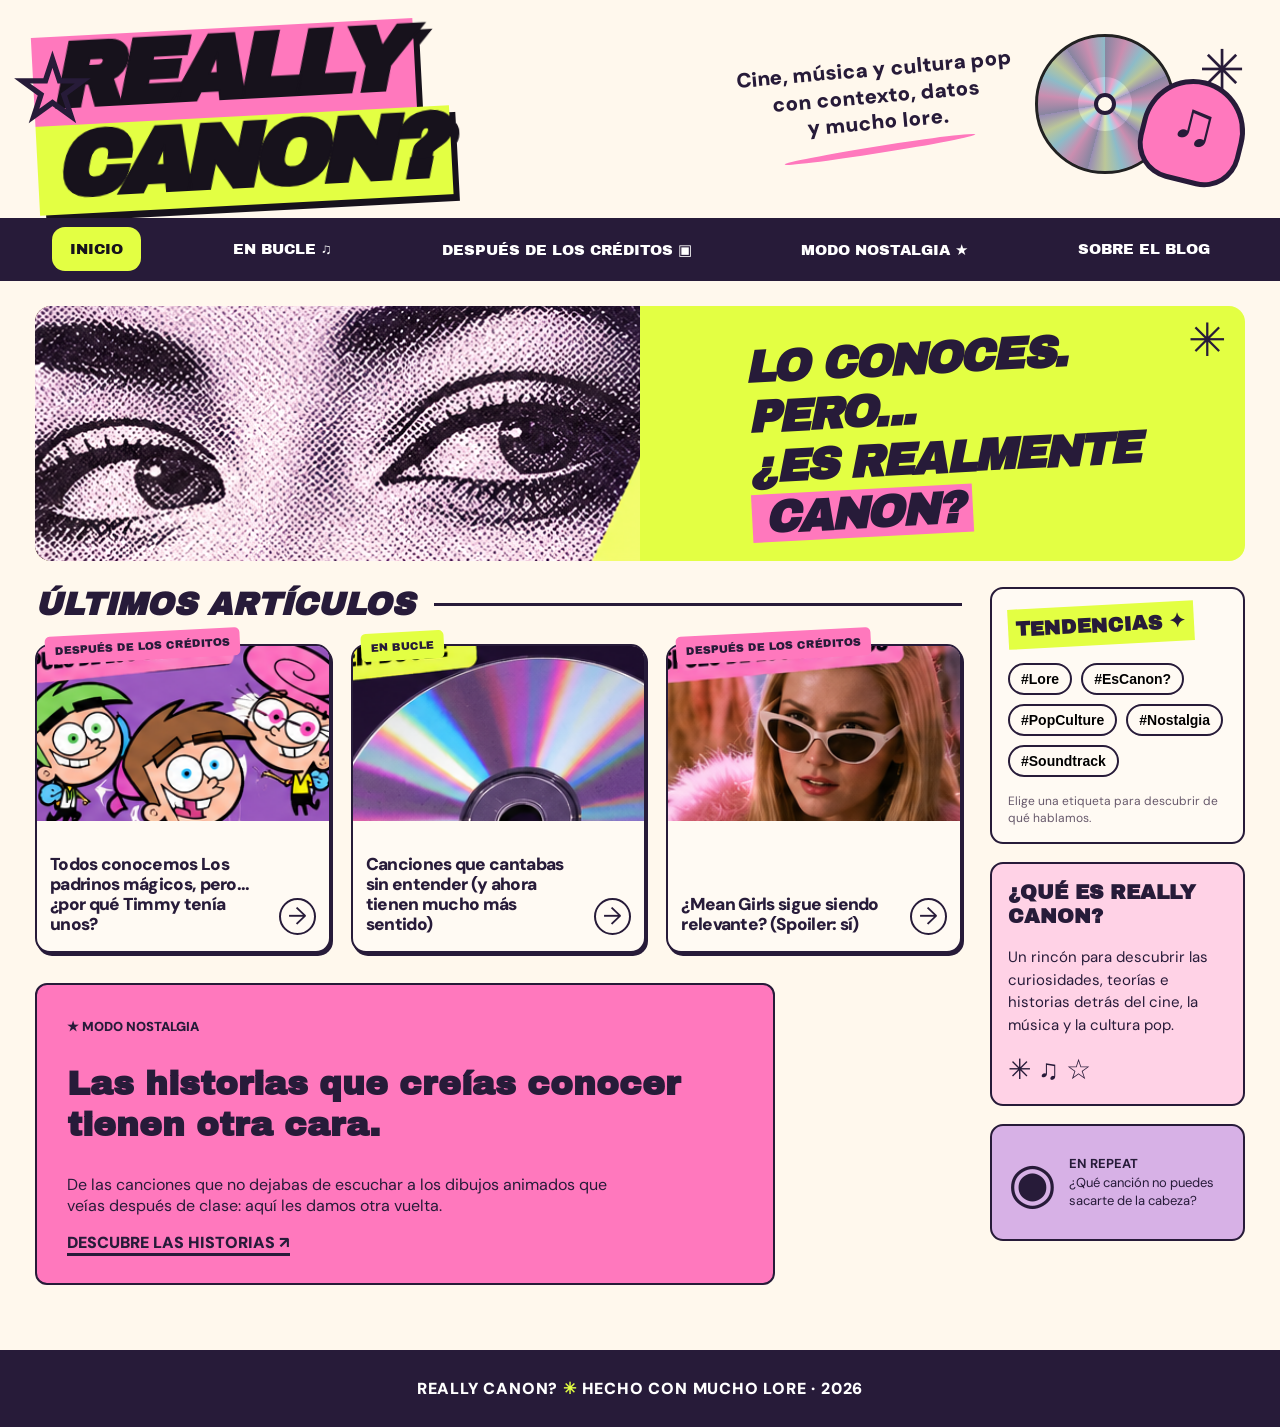
==== index.html @ 8c9e3017 "Add files via upload" ====
<!doctype html><html lang="es"><head><meta charset="UTF-8"><meta name="viewport" content="width=device-width,initial-scale=1"><meta name="theme-color" content="#fff8ed"><meta name="description" content="Really Canon? Cine, música, nostalgia y las historias detrás de la cultura pop."><title>REALLY CANON? · Cultura pop</title><link rel="stylesheet" href="styles.css"></head><body>
<header class="masthead" id="inicio"><div class="brand"><span class="brand-star" aria-hidden="true">☆</span><h1><span>REALLY</span><strong>CANON?</strong></h1></div><div class="intro-note">Cine, música y cultura pop<br>con contexto, datos<br>y mucho lore.<span class="underline"></span></div><div class="header-illustration" aria-hidden="true"><div class="record"></div><div class="phones">♫</div><span class="sparkle">✳</span></div></header>
<nav class="topnav" aria-label="Menú principal"><a class="selected" href="#inicio">INICIO</a><a href="#en-bucle">EN BUCLE ♫</a><a href="#creditos">DESPUÉS DE LOS CRÉDITOS ▣</a><a href="#nostalgia">MODO NOSTALGIA ★</a><a href="#sobre">SOBRE EL BLOG</a></nav>
<main class="site"><section class="hero" aria-label="Presentación"><div class="hero-image"><img src="hero-eyes.png" alt="Mirada en estilo de revista retro"></div><div class="hero-message"><span class="hero-rays">✳</span><h2>LO CONOCES.<br>PERO...<br>¿ES REALMENTE<br><mark>CANON?</mark></h2></div></section>
<div class="content"><section class="feed" aria-labelledby="ultimos"><div class="heading"><h2 id="ultimos">ÚLTIMOS ARTÍCULOS</h2><span></span></div><div class="article-grid">
<article class="article" id="creditos"><div class="thumb"><img src="timmy.png" alt="Ilustración de Los padrinos mágicos"><span class="category pink">DESPUÉS DE LOS CRÉDITOS</span></div><div class="article-body"><h3>Todos conocemos Los padrinos mágicos, pero... ¿por qué Timmy tenía unos?</h3><a class="read" href="article.html?post=timmy" aria-label="Leer artículo sobre Los padrinos mágicos">→</a></div></article>
<article class="article" id="en-bucle"><div class="thumb"><img src="cd.png" alt="Disco compacto con reflejos de colores"><span class="category lime">EN BUCLE</span></div><div class="article-body"><h3>Canciones que cantabas sin entender (y ahora tienen mucho más sentido)</h3><a class="read" href="article.html?post=music" aria-label="Leer artículo sobre canciones">→</a></div></article>
<article class="article" id="nostalgia"><div class="thumb"><img src="mean-girls.png" alt="Imagen de estética cinematográfica rosa"><span class="category pink">DESPUÉS DE LOS CRÉDITOS</span></div><div class="article-body"><h3>¿Mean Girls sigue siendo relevante? (Spoiler: sí)</h3><a class="read" href="article.html?post=mean" aria-label="Leer artículo sobre Mean Girls">→</a></div></article></div>
<section class="feature"><span class="feature-kicker">★ MODO NOSTALGIA</span><h2>Las historias que creías conocer tienen otra cara.</h2><p>De las canciones que no dejabas de escuchar a los dibujos animados que veías después de clase: aquí les damos otra vuelta.</p><a href="#ultimos">DESCUBRE LAS HISTORIAS ↗</a></section></section>
<aside class="sidebar"><section class="sidecard"><h2>TENDENCIAS ✦</h2><div class="tags"><button data-filter="lore">#Lore</button><button data-filter="canon">#EsCanon?</button><button data-filter="pop">#PopCulture</button><button data-filter="nostalgia">#Nostalgia</button><button data-filter="music">#Soundtrack</button></div><p id="tag-message" aria-live="polite">Elige una etiqueta para descubrir de qué hablamos.</p></section><section class="sidecard about" id="sobre"><h2>¿QUÉ ES REALLY CANON?</h2><p>Un rincón para descubrir las curiosidades, teorías e historias detrás del cine, la música y la cultura pop.</p><span class="scribble">✳ ♫ ☆</span></section><section class="sidecard mini"><span class="mini-disc">◉</span><p><b>EN REPEAT</b><br>¿Qué canción no puedes sacarte de la cabeza?</p></section></aside></div></main>
<footer>REALLY CANON? <span>✳</span> HECHO CON MUCHO LORE · 2026</footer>
<script src="script.js"></script></body></html>
---- styles.css ----
@import url('https://fonts.googleapis.com/css2?family=Archivo+Black&family=DM+Sans:wght@400;500;600;700;800;900&display=swap');:root{--cream:#fff8ed;--pink:#ff78bd;--lime:#e3ff43;--ink:#271b39;--purple:#42224e}*{box-sizing:border-box}html{scroll-behavior:smooth}body{margin:0;background:var(--cream);color:var(--ink);font-family:'DM Sans',Arial,sans-serif}button,a{cursor:pointer}a{color:inherit}.masthead{max-width:1450px;margin:auto;min-height:205px;padding:20px 35px;display:flex;justify-content:space-between;align-items:center;gap:20px;overflow:hidden}.brand{position:relative;flex:1}.brand h1{margin:0;line-height:.87;font-family:'Archivo Black',Impact,sans-serif;font-size:clamp(54px,7vw,112px);font-style:italic;letter-spacing:-.07em;transform:rotate(-3deg);filter:drop-shadow(6px 7px 0 #17121c);-webkit-text-stroke:2px #17121c}.brand h1 span,.brand h1 strong{display:block;width:max-content;padding:3px 16px 8px}.brand h1 span{background:var(--pink);color:#17121c}.brand h1 strong{background:var(--lime);color:#17121c}.brand-star{position:absolute;left:-22px;top:12px;font-size:88px;z-index:1;color:var(--cream);-webkit-text-stroke:3px var(--ink)}.intro-note{font-size:clamp(15px,1.6vw,24px);font-weight:900;line-height:1.3;transform:rotate(-5deg);text-align:center;min-width:215px}.underline{display:block;background:var(--pink);height:7px;width:70%;border-radius:90%;transform:rotate(-4deg);margin:10px auto}.header-illustration{position:relative;width:210px;height:150px;flex-shrink:0}.record{position:absolute;width:140px;height:140px;border-radius:50%;border:3px solid #222;background:repeating-conic-gradient(#9c9ab9 0deg,#e9a4cb 18deg,#a2d8e7 35deg,#d8e5b0 50deg,#afa2cf 65deg);box-shadow:inset 0 0 0 40px #0002}.record:after{content:'';position:absolute;inset:56px;border:4px solid var(--ink);background:var(--cream);border-radius:50%}.phones{position:absolute;right:0;bottom:0;border:5px solid var(--ink);border-radius:50% 50% 35% 35%;background:var(--pink);font-size:60px;width:104px;height:105px;text-align:center;transform:rotate(14deg)}.sparkle{position:absolute;top:0;right:0;font-size:55px}.topnav{background:var(--ink);padding:9px max(20px,calc((100vw - 1400px)/2));display:flex;justify-content:space-around;align-items:center;gap:10px}.topnav a{color:white;text-decoration:none;font-family:'Archivo Black',Impact,sans-serif;font-size:clamp(11px,1.15vw,17px);padding:14px 18px;text-align:center}.topnav a:hover,.topnav .selected{background:var(--lime);color:#17121c;border-radius:13px}.site{max-width:1450px;margin:auto;padding:25px 35px 65px}.hero{display:grid;grid-template-columns:1fr 1fr;min-height:255px;border-radius:16px;overflow:hidden;background:var(--lime);position:relative}.hero-image{min-height:255px;background:var(--purple)}.hero-image img{width:100%;height:100%;object-fit:cover;filter:contrast(1.1) saturate(.8)}.hero-message{padding:20px 35px;display:flex;align-items:center;justify-content:center;position:relative}.hero-message h2{font-family:'Archivo Black',Impact,sans-serif;font-style:italic;font-size:clamp(25px,3.5vw,55px);line-height:1.12;letter-spacing:-.04em;margin:0;transform:rotate(-3deg)}mark{background:var(--pink);color:var(--ink);padding:0 12px}.hero-rays{position:absolute;right:18px;top:4px;font-size:46px}.content{display:grid;grid-template-columns:minmax(0,1fr) 255px;gap:28px;margin-top:26px}.heading{display:flex;align-items:center;gap:20px;margin-bottom:22px}.heading h2{font-family:'Archivo Black',Impact,sans-serif;font-size:clamp(24px,2.5vw,35px);font-style:italic;margin:0;white-space:nowrap}.heading span{height:3px;background:var(--ink);flex:1}.article-grid{display:grid;grid-template-columns:repeat(3,minmax(0,1fr));gap:20px}.article{background:#fffaf3;border:2px solid var(--ink);border-radius:15px;overflow:visible;box-shadow:2px 3px 0 var(--ink);position:relative}.thumb{height:175px;position:relative}.thumb img{height:100%;width:100%;object-fit:cover;border-radius:12px 12px 0 0}.category{position:absolute;left:8px;top:-14px;transform:rotate(-3deg);padding:8px 10px;font-family:'Archivo Black',Impact,sans-serif;font-size:11px;color:var(--ink);border-radius:5px}.pink{background:var(--pink)}.lime{background:var(--lime)}.article-body{min-height:130px;padding:14px 13px 16px;display:flex;gap:8px;align-items:flex-end}.article h3{font-size:clamp(15px,1.35vw,19px);font-weight:900;line-height:1.15;letter-spacing:-.04em;margin:0;flex:1}.read{flex-shrink:0;background:transparent;border:2px solid var(--ink);border-radius:50%;width:37px;height:37px;font-size:24px;line-height:1}.read:hover{background:var(--lime)}.sidebar{padding-top:0}.sidecard{border:2px solid var(--ink);border-radius:13px;background:#fffaf3;padding:16px;margin-bottom:18px;position:relative}.sidecard h2{font-family:'Archivo Black',Impact,sans-serif;font-size:20px;margin:0 0 18px;line-height:1.2}.sidebar .sidecard:first-child h2{background:var(--lime);display:inline-block;padding:8px;transform:rotate(-3deg)}.tags{display:flex;flex-wrap:wrap;gap:9px}.tags button{border:2px solid var(--ink);border-radius:22px;background:transparent;padding:6px 11px;font-size:14px;font-weight:800}.tags button:hover{background:var(--pink)}#tag-message{font-size:12px;line-height:1.4;color:#67596b;margin:16px 0 0}.about{background:#ffd2e6}.about p{font-size:15px;line-height:1.5}.scribble{font-size:28px}.mini{background:#d7b1e6;display:flex;align-items:center;gap:12px}.mini p{font-size:13px;line-height:1.4}.mini-disc{font-size:56px}.feature{background:var(--pink);margin-top:30px;padding:30px;border:2px solid var(--ink);border-radius:12px;max-width:740px}.feature-kicker{font-weight:900;font-size:13px}.feature h2{font-family:'Archivo Black',Impact,sans-serif;font-size:clamp(22px,2.7vw,34px);line-height:1.2}.feature p{max-width:570px}.feature a{font-weight:900;text-decoration:none;border-bottom:3px solid var(--ink)}footer{background:var(--ink);color:white;text-align:center;padding:28px;font-weight:900;letter-spacing:.05em}footer span{color:var(--lime)}dialog{border:3px solid var(--ink);border-radius:16px;background:var(--cream);color:var(--ink);width:min(700px,92vw);max-height:85vh;padding:30px;box-shadow:9px 9px 0 var(--pink)}dialog::backdrop{background:#1b102bc7}dialog #close{float:right;background:var(--lime);border:2px solid var(--ink);border-radius:50%;width:37px;height:37px;font-size:18px}dialog h2{font-family:'Archivo Black',Impact,sans-serif;line-height:1.15;font-size:clamp(23px,4vw,36px)}dialog p{font-size:17px;line-height:1.7}dialog .eyebrow{font-weight:900;background:var(--pink);display:inline-block;padding:6px 10px}@media(max-width:1050px){.article-grid{grid-template-columns:repeat(2,1fr)}.header-illustration{display:none}.content{grid-template-columns:minmax(0,1fr) 220px}.topnav{flex-wrap:wrap}.topnav a{padding:11px}}@media(max-width:720px){.masthead{padding:28px 18px;flex-direction:column;align-items:flex-start}.brand h1{font-size:clamp(52px,13vw,82px)}.intro-note{font-size:15px;align-self:flex-end}.topnav{gap:0;padding:6px}.topnav a{font-size:11px;padding:10px}.site{padding:16px}.hero{grid-template-columns:1fr}.hero-image{min-height:140px;max-height:170px}.hero-message{min-height:205px}.hero-message h2{font-size:clamp(28px,7vw,44px)}.content{grid-template-columns:1fr}.article-grid{grid-template-columns:1fr}.thumb{height:210px}.article-body{min-height:95px}.sidebar{display:grid;grid-template-columns:1fr;gap:10px}.heading h2{font-size:23px}}
.read{display:inline-flex;align-items:center;justify-content:center;text-decoration:none;color:var(--ink)}.article:has(.read:hover){transform:translateY(-3px)}
.article-page{max-width:1080px;margin:0 auto;padding:35px 22px 90px}.article-back{display:inline-block;font-weight:900;text-decoration:none;margin-bottom:25px;border-bottom:3px solid var(--pink)}.article-head{border:2px solid var(--ink);background:#fffdf7;border-radius:18px;padding:clamp(25px,5vw,65px);box-shadow:8px 8px 0 var(--pink)}.article-head .kicker{background:var(--lime);display:inline-block;padding:8px 12px;font-weight:900;transform:rotate(-2deg)}.article-head h1{font-family:'Archivo Black',Impact,sans-serif;font-size:clamp(34px,5vw,66px);line-height:1.12;letter-spacing:-.045em;margin:25px 0}.article-lede{font-size:clamp(19px,2.3vw,26px);line-height:1.5;font-weight:700;max-width:780px}.article-meta{font-size:13px;font-weight:800;color:#75687c;margin-top:20px}.article-cover{width:100%;max-height:450px;object-fit:cover;border:2px solid var(--ink);border-radius:15px;margin:35px 0 12px}.thread-intro{font-size:14px;font-weight:800;letter-spacing:.06em;margin:20px 0}.thread{max-width:810px;margin:0 auto}.thread-card{position:relative;border:2px solid var(--ink);border-radius:16px;padding:28px 30px;margin:24px 0;background:#fffdf8;box-shadow:5px 5px 0 #e4d9e3}.thread-card:before{content:'';position:absolute;top:100%;left:35px;height:27px;border-left:3px dashed var(--purple)}.thread-card:last-child:before{display:none}.thread-number{display:inline-block;background:var(--pink);font-family:'Archivo Black',Impact,sans-serif;padding:6px 11px;border-radius:8px;margin-bottom:10px}.thread-card:nth-child(even) .thread-number{background:var(--lime)}.thread-card h2{font-family:'Archivo Black',Impact,sans-serif;font-size:clamp(22px,3vw,31px);line-height:1.25;margin:12px 0}.thread-card p{font-size:clamp(16px,1.8vw,19px);line-height:1.8;margin:14px 0}.thread-quote{background:var(--lime);padding:22px;font-size:clamp(22px,3vw,34px);font-weight:900;line-height:1.25;transform:rotate(-1deg);margin:30px 0;border:2px solid var(--ink)}.thread-card img{width:100%;max-height:300px;object-fit:cover;border-radius:10px;margin:10px 0}.article-end{background:var(--pink);border:2px solid var(--ink);padding:30px;border-radius:16px;margin:35px 0}.article-end h2{font-family:'Archivo Black',Impact,sans-serif}.article-end p{font-size:19px;line-height:1.6}.article-end a{font-weight:900}.article-page .masthead{min-height:unset}@media(max-width:650px){.article-head{padding:23px}.thread-card{padding:22px 18px}.article-page{padding:20px 14px 65px}}
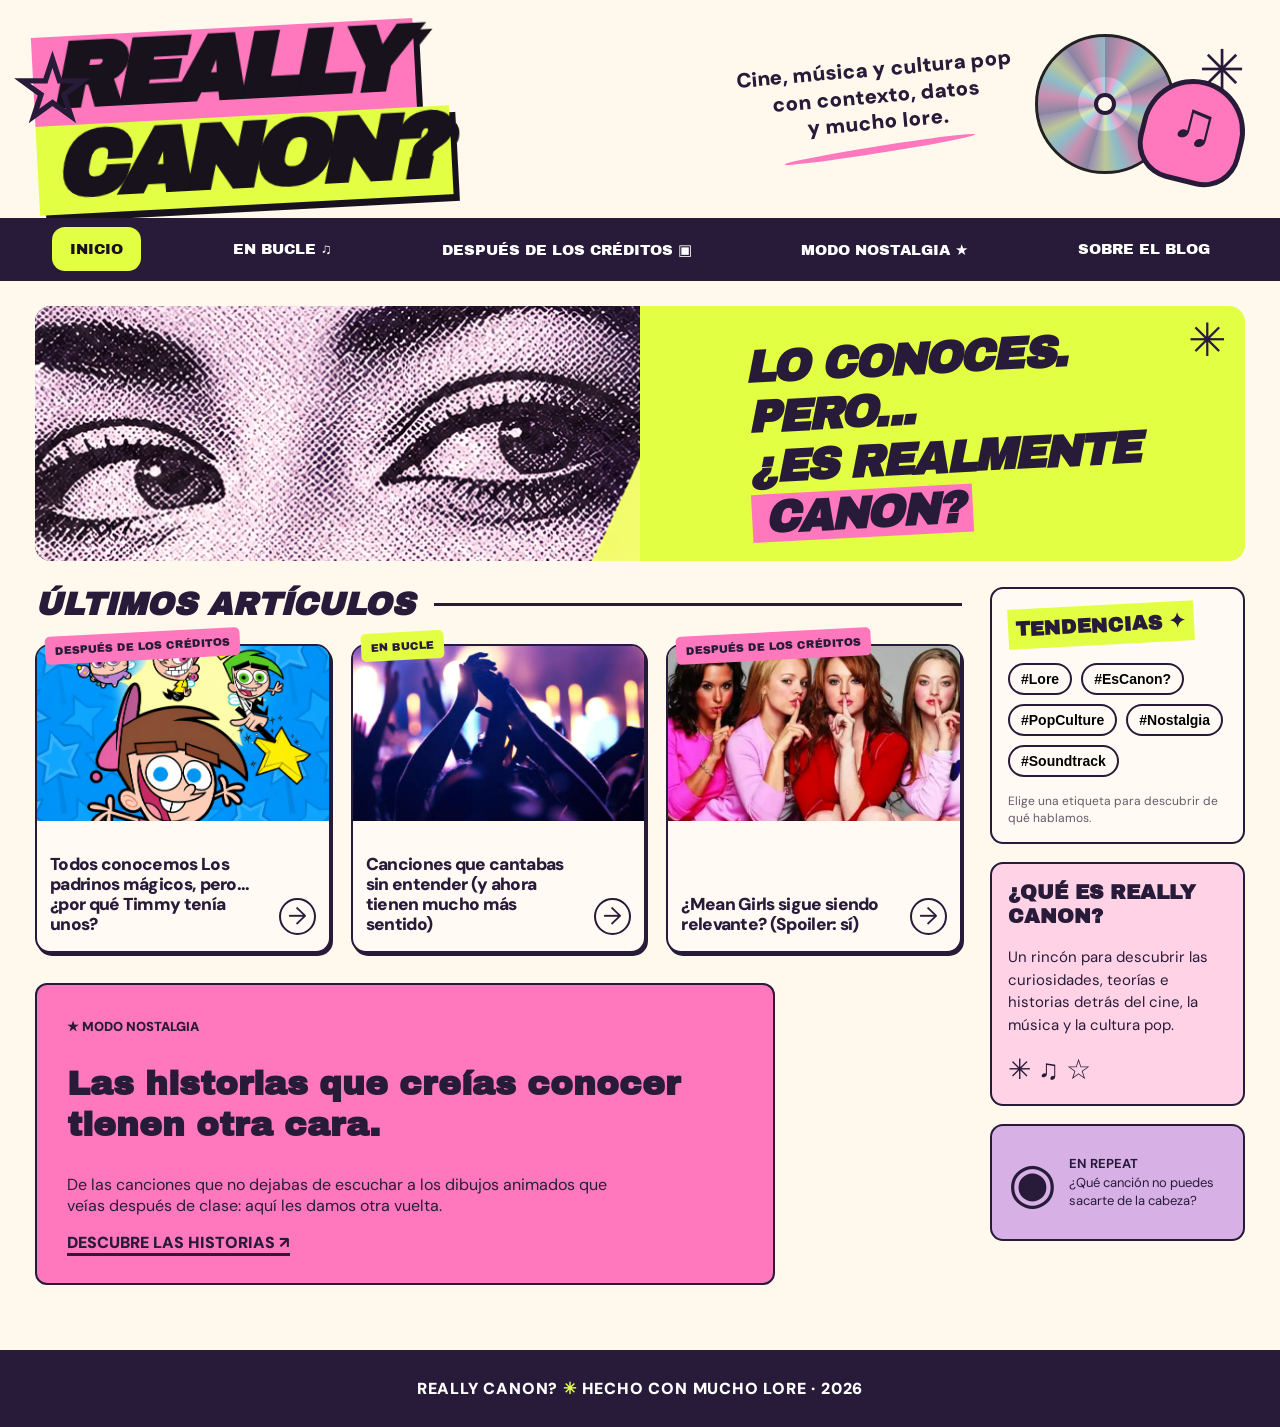
==== commit 4894a1a9: "Add files via upload" ====
--- a/index.html
+++ b/index.html
@@ -1,11 +1,11 @@
 <!doctype html><html lang="es"><head><meta charset="UTF-8"><meta name="viewport" content="width=device-width,initial-scale=1"><meta name="theme-color" content="#fff8ed"><meta name="description" content="Really Canon? Cine, música, nostalgia y las historias detrás de la cultura pop."><title>REALLY CANON? · Cultura pop</title><link rel="stylesheet" href="styles.css"></head><body>
 <header class="masthead" id="inicio"><div class="brand"><span class="brand-star" aria-hidden="true">☆</span><h1><span>REALLY</span><strong>CANON?</strong></h1></div><div class="intro-note">Cine, música y cultura pop<br>con contexto, datos<br>y mucho lore.<span class="underline"></span></div><div class="header-illustration" aria-hidden="true"><div class="record"></div><div class="phones">♫</div><span class="sparkle">✳</span></div></header>
-<nav class="topnav" aria-label="Menú principal"><a class="selected" href="#inicio">INICIO</a><a href="#en-bucle">EN BUCLE ♫</a><a href="#creditos">DESPUÉS DE LOS CRÉDITOS ▣</a><a href="#nostalgia">MODO NOSTALGIA ★</a><a href="#sobre">SOBRE EL BLOG</a></nav>
+<nav class="topnav" aria-label="Menú principal"><a class="selected" href="#inicio">INICIO</a><a href="section.html?section=music">EN BUCLE ♫</a><a href="section.html?section=cinema">DESPUÉS DE LOS CRÉDITOS ▣</a><a href="section.html?section=nostalgia">MODO NOSTALGIA ★</a><a href="#sobre">SOBRE EL BLOG</a></nav>
 <main class="site"><section class="hero" aria-label="Presentación"><div class="hero-image"><img src="hero-eyes.png" alt="Mirada en estilo de revista retro"></div><div class="hero-message"><span class="hero-rays">✳</span><h2>LO CONOCES.<br>PERO...<br>¿ES REALMENTE<br><mark>CANON?</mark></h2></div></section>
 <div class="content"><section class="feed" aria-labelledby="ultimos"><div class="heading"><h2 id="ultimos">ÚLTIMOS ARTÍCULOS</h2><span></span></div><div class="article-grid">
-<article class="article" id="creditos"><div class="thumb"><img src="timmy.png" alt="Ilustración de Los padrinos mágicos"><span class="category pink">DESPUÉS DE LOS CRÉDITOS</span></div><div class="article-body"><h3>Todos conocemos Los padrinos mágicos, pero... ¿por qué Timmy tenía unos?</h3><a class="read" href="article.html?post=timmy" aria-label="Leer artículo sobre Los padrinos mágicos">→</a></div></article>
-<article class="article" id="en-bucle"><div class="thumb"><img src="cd.png" alt="Disco compacto con reflejos de colores"><span class="category lime">EN BUCLE</span></div><div class="article-body"><h3>Canciones que cantabas sin entender (y ahora tienen mucho más sentido)</h3><a class="read" href="article.html?post=music" aria-label="Leer artículo sobre canciones">→</a></div></article>
-<article class="article" id="nostalgia"><div class="thumb"><img src="mean-girls.png" alt="Imagen de estética cinematográfica rosa"><span class="category pink">DESPUÉS DE LOS CRÉDITOS</span></div><div class="article-body"><h3>¿Mean Girls sigue siendo relevante? (Spoiler: sí)</h3><a class="read" href="article.html?post=mean" aria-label="Leer artículo sobre Mean Girls">→</a></div></article></div>
+<article class="article" id="creditos" data-href="article.html?post=timmy"><div class="thumb"><img src="timmy.png" alt="Ilustración de Los padrinos mágicos"><span class="category pink">DESPUÉS DE LOS CRÉDITOS</span></div><div class="article-body"><h3>Todos conocemos Los padrinos mágicos, pero... ¿por qué Timmy tenía unos?</h3><a class="read" href="article.html?post=timmy" aria-label="Leer artículo sobre Los padrinos mágicos">→</a></div></article>
+<article class="article" id="en-bucle" data-href="article.html?post=music"><div class="thumb"><img src="cd.png" alt="Disco compacto con reflejos de colores"><span class="category lime">EN BUCLE</span></div><div class="article-body"><h3>Canciones que cantabas sin entender (y ahora tienen mucho más sentido)</h3><a class="read" href="article.html?post=music" aria-label="Leer artículo sobre canciones">→</a></div></article>
+<article class="article" id="nostalgia" data-href="article.html?post=mean"><div class="thumb"><img src="mean-girls.png" alt="Imagen de estética cinematográfica rosa"><span class="category pink">DESPUÉS DE LOS CRÉDITOS</span></div><div class="article-body"><h3>¿Mean Girls sigue siendo relevante? (Spoiler: sí)</h3><a class="read" href="article.html?post=mean" aria-label="Leer artículo sobre Mean Girls">→</a></div></article></div>
 <section class="feature"><span class="feature-kicker">★ MODO NOSTALGIA</span><h2>Las historias que creías conocer tienen otra cara.</h2><p>De las canciones que no dejabas de escuchar a los dibujos animados que veías después de clase: aquí les damos otra vuelta.</p><a href="#ultimos">DESCUBRE LAS HISTORIAS ↗</a></section></section>
 <aside class="sidebar"><section class="sidecard"><h2>TENDENCIAS ✦</h2><div class="tags"><button data-filter="lore">#Lore</button><button data-filter="canon">#EsCanon?</button><button data-filter="pop">#PopCulture</button><button data-filter="nostalgia">#Nostalgia</button><button data-filter="music">#Soundtrack</button></div><p id="tag-message" aria-live="polite">Elige una etiqueta para descubrir de qué hablamos.</p></section><section class="sidecard about" id="sobre"><h2>¿QUÉ ES REALLY CANON?</h2><p>Un rincón para descubrir las curiosidades, teorías e historias detrás del cine, la música y la cultura pop.</p><span class="scribble">✳ ♫ ☆</span></section><section class="sidecard mini"><span class="mini-disc">◉</span><p><b>EN REPEAT</b><br>¿Qué canción no puedes sacarte de la cabeza?</p></section></aside></div></main>
 <footer>REALLY CANON? <span>✳</span> HECHO CON MUCHO LORE · 2026</footer>
--- a/styles.css
+++ b/styles.css
@@ -1,3 +1,4 @@
 @import url('https://fonts.googleapis.com/css2?family=Archivo+Black&family=DM+Sans:wght@400;500;600;700;800;900&display=swap');:root{--cream:#fff8ed;--pink:#ff78bd;--lime:#e3ff43;--ink:#271b39;--purple:#42224e}*{box-sizing:border-box}html{scroll-behavior:smooth}body{margin:0;background:var(--cream);color:var(--ink);font-family:'DM Sans',Arial,sans-serif}button,a{cursor:pointer}a{color:inherit}.masthead{max-width:1450px;margin:auto;min-height:205px;padding:20px 35px;display:flex;justify-content:space-between;align-items:center;gap:20px;overflow:hidden}.brand{position:relative;flex:1}.brand h1{margin:0;line-height:.87;font-family:'Archivo Black',Impact,sans-serif;font-size:clamp(54px,7vw,112px);font-style:italic;letter-spacing:-.07em;transform:rotate(-3deg);filter:drop-shadow(6px 7px 0 #17121c);-webkit-text-stroke:2px #17121c}.brand h1 span,.brand h1 strong{display:block;width:max-content;padding:3px 16px 8px}.brand h1 span{background:var(--pink);color:#17121c}.brand h1 strong{background:var(--lime);color:#17121c}.brand-star{position:absolute;left:-22px;top:12px;font-size:88px;z-index:1;color:var(--cream);-webkit-text-stroke:3px var(--ink)}.intro-note{font-size:clamp(15px,1.6vw,24px);font-weight:900;line-height:1.3;transform:rotate(-5deg);text-align:center;min-width:215px}.underline{display:block;background:var(--pink);height:7px;width:70%;border-radius:90%;transform:rotate(-4deg);margin:10px auto}.header-illustration{position:relative;width:210px;height:150px;flex-shrink:0}.record{position:absolute;width:140px;height:140px;border-radius:50%;border:3px solid #222;background:repeating-conic-gradient(#9c9ab9 0deg,#e9a4cb 18deg,#a2d8e7 35deg,#d8e5b0 50deg,#afa2cf 65deg);box-shadow:inset 0 0 0 40px #0002}.record:after{content:'';position:absolute;inset:56px;border:4px solid var(--ink);background:var(--cream);border-radius:50%}.phones{position:absolute;right:0;bottom:0;border:5px solid var(--ink);border-radius:50% 50% 35% 35%;background:var(--pink);font-size:60px;width:104px;height:105px;text-align:center;transform:rotate(14deg)}.sparkle{position:absolute;top:0;right:0;font-size:55px}.topnav{background:var(--ink);padding:9px max(20px,calc((100vw - 1400px)/2));display:flex;justify-content:space-around;align-items:center;gap:10px}.topnav a{color:white;text-decoration:none;font-family:'Archivo Black',Impact,sans-serif;font-size:clamp(11px,1.15vw,17px);padding:14px 18px;text-align:center}.topnav a:hover,.topnav .selected{background:var(--lime);color:#17121c;border-radius:13px}.site{max-width:1450px;margin:auto;padding:25px 35px 65px}.hero{display:grid;grid-template-columns:1fr 1fr;min-height:255px;border-radius:16px;overflow:hidden;background:var(--lime);position:relative}.hero-image{min-height:255px;background:var(--purple)}.hero-image img{width:100%;height:100%;object-fit:cover;filter:contrast(1.1) saturate(.8)}.hero-message{padding:20px 35px;display:flex;align-items:center;justify-content:center;position:relative}.hero-message h2{font-family:'Archivo Black',Impact,sans-serif;font-style:italic;font-size:clamp(25px,3.5vw,55px);line-height:1.12;letter-spacing:-.04em;margin:0;transform:rotate(-3deg)}mark{background:var(--pink);color:var(--ink);padding:0 12px}.hero-rays{position:absolute;right:18px;top:4px;font-size:46px}.content{display:grid;grid-template-columns:minmax(0,1fr) 255px;gap:28px;margin-top:26px}.heading{display:flex;align-items:center;gap:20px;margin-bottom:22px}.heading h2{font-family:'Archivo Black',Impact,sans-serif;font-size:clamp(24px,2.5vw,35px);font-style:italic;margin:0;white-space:nowrap}.heading span{height:3px;background:var(--ink);flex:1}.article-grid{display:grid;grid-template-columns:repeat(3,minmax(0,1fr));gap:20px}.article{background:#fffaf3;border:2px solid var(--ink);border-radius:15px;overflow:visible;box-shadow:2px 3px 0 var(--ink);position:relative}.thumb{height:175px;position:relative}.thumb img{height:100%;width:100%;object-fit:cover;border-radius:12px 12px 0 0}.category{position:absolute;left:8px;top:-14px;transform:rotate(-3deg);padding:8px 10px;font-family:'Archivo Black',Impact,sans-serif;font-size:11px;color:var(--ink);border-radius:5px}.pink{background:var(--pink)}.lime{background:var(--lime)}.article-body{min-height:130px;padding:14px 13px 16px;display:flex;gap:8px;align-items:flex-end}.article h3{font-size:clamp(15px,1.35vw,19px);font-weight:900;line-height:1.15;letter-spacing:-.04em;margin:0;flex:1}.read{flex-shrink:0;background:transparent;border:2px solid var(--ink);border-radius:50%;width:37px;height:37px;font-size:24px;line-height:1}.read:hover{background:var(--lime)}.sidebar{padding-top:0}.sidecard{border:2px solid var(--ink);border-radius:13px;background:#fffaf3;padding:16px;margin-bottom:18px;position:relative}.sidecard h2{font-family:'Archivo Black',Impact,sans-serif;font-size:20px;margin:0 0 18px;line-height:1.2}.sidebar .sidecard:first-child h2{background:var(--lime);display:inline-block;padding:8px;transform:rotate(-3deg)}.tags{display:flex;flex-wrap:wrap;gap:9px}.tags button{border:2px solid var(--ink);border-radius:22px;background:transparent;padding:6px 11px;font-size:14px;font-weight:800}.tags button:hover{background:var(--pink)}#tag-message{font-size:12px;line-height:1.4;color:#67596b;margin:16px 0 0}.about{background:#ffd2e6}.about p{font-size:15px;line-height:1.5}.scribble{font-size:28px}.mini{background:#d7b1e6;display:flex;align-items:center;gap:12px}.mini p{font-size:13px;line-height:1.4}.mini-disc{font-size:56px}.feature{background:var(--pink);margin-top:30px;padding:30px;border:2px solid var(--ink);border-radius:12px;max-width:740px}.feature-kicker{font-weight:900;font-size:13px}.feature h2{font-family:'Archivo Black',Impact,sans-serif;font-size:clamp(22px,2.7vw,34px);line-height:1.2}.feature p{max-width:570px}.feature a{font-weight:900;text-decoration:none;border-bottom:3px solid var(--ink)}footer{background:var(--ink);color:white;text-align:center;padding:28px;font-weight:900;letter-spacing:.05em}footer span{color:var(--lime)}dialog{border:3px solid var(--ink);border-radius:16px;background:var(--cream);color:var(--ink);width:min(700px,92vw);max-height:85vh;padding:30px;box-shadow:9px 9px 0 var(--pink)}dialog::backdrop{background:#1b102bc7}dialog #close{float:right;background:var(--lime);border:2px solid var(--ink);border-radius:50%;width:37px;height:37px;font-size:18px}dialog h2{font-family:'Archivo Black',Impact,sans-serif;line-height:1.15;font-size:clamp(23px,4vw,36px)}dialog p{font-size:17px;line-height:1.7}dialog .eyebrow{font-weight:900;background:var(--pink);display:inline-block;padding:6px 10px}@media(max-width:1050px){.article-grid{grid-template-columns:repeat(2,1fr)}.header-illustration{display:none}.content{grid-template-columns:minmax(0,1fr) 220px}.topnav{flex-wrap:wrap}.topnav a{padding:11px}}@media(max-width:720px){.masthead{padding:28px 18px;flex-direction:column;align-items:flex-start}.brand h1{font-size:clamp(52px,13vw,82px)}.intro-note{font-size:15px;align-self:flex-end}.topnav{gap:0;padding:6px}.topnav a{font-size:11px;padding:10px}.site{padding:16px}.hero{grid-template-columns:1fr}.hero-image{min-height:140px;max-height:170px}.hero-message{min-height:205px}.hero-message h2{font-size:clamp(28px,7vw,44px)}.content{grid-template-columns:1fr}.article-grid{grid-template-columns:1fr}.thumb{height:210px}.article-body{min-height:95px}.sidebar{display:grid;grid-template-columns:1fr;gap:10px}.heading h2{font-size:23px}}
 .read{display:inline-flex;align-items:center;justify-content:center;text-decoration:none;color:var(--ink)}.article:has(.read:hover){transform:translateY(-3px)}
-.article-page{max-width:1080px;margin:0 auto;padding:35px 22px 90px}.article-back{display:inline-block;font-weight:900;text-decoration:none;margin-bottom:25px;border-bottom:3px solid var(--pink)}.article-head{border:2px solid var(--ink);background:#fffdf7;border-radius:18px;padding:clamp(25px,5vw,65px);box-shadow:8px 8px 0 var(--pink)}.article-head .kicker{background:var(--lime);display:inline-block;padding:8px 12px;font-weight:900;transform:rotate(-2deg)}.article-head h1{font-family:'Archivo Black',Impact,sans-serif;font-size:clamp(34px,5vw,66px);line-height:1.12;letter-spacing:-.045em;margin:25px 0}.article-lede{font-size:clamp(19px,2.3vw,26px);line-height:1.5;font-weight:700;max-width:780px}.article-meta{font-size:13px;font-weight:800;color:#75687c;margin-top:20px}.article-cover{width:100%;max-height:450px;object-fit:cover;border:2px solid var(--ink);border-radius:15px;margin:35px 0 12px}.thread-intro{font-size:14px;font-weight:800;letter-spacing:.06em;margin:20px 0}.thread{max-width:810px;margin:0 auto}.thread-card{position:relative;border:2px solid var(--ink);border-radius:16px;padding:28px 30px;margin:24px 0;background:#fffdf8;box-shadow:5px 5px 0 #e4d9e3}.thread-card:before{content:'';position:absolute;top:100%;left:35px;height:27px;border-left:3px dashed var(--purple)}.thread-card:last-child:before{display:none}.thread-number{display:inline-block;background:var(--pink);font-family:'Archivo Black',Impact,sans-serif;padding:6px 11px;border-radius:8px;margin-bottom:10px}.thread-card:nth-child(even) .thread-number{background:var(--lime)}.thread-card h2{font-family:'Archivo Black',Impact,sans-serif;font-size:clamp(22px,3vw,31px);line-height:1.25;margin:12px 0}.thread-card p{font-size:clamp(16px,1.8vw,19px);line-height:1.8;margin:14px 0}.thread-quote{background:var(--lime);padding:22px;font-size:clamp(22px,3vw,34px);font-weight:900;line-height:1.25;transform:rotate(-1deg);margin:30px 0;border:2px solid var(--ink)}.thread-card img{width:100%;max-height:300px;object-fit:cover;border-radius:10px;margin:10px 0}.article-end{background:var(--pink);border:2px solid var(--ink);padding:30px;border-radius:16px;margin:35px 0}.article-end h2{font-family:'Archivo Black',Impact,sans-serif}.article-end p{font-size:19px;line-height:1.6}.article-end a{font-weight:900}.article-page .masthead{min-height:unset}@media(max-width:650px){.article-head{padding:23px}.thread-card{padding:22px 18px}.article-page{padding:20px 14px 65px}}+.article-page{max-width:1080px;margin:0 auto;padding:35px 22px 90px}.article-back{display:inline-block;font-weight:900;text-decoration:none;margin-bottom:25px;border-bottom:3px solid var(--pink)}.article-head{border:2px solid var(--ink);background:#fffdf7;border-radius:18px;padding:clamp(25px,5vw,65px);box-shadow:8px 8px 0 var(--pink)}.article-head .kicker{background:var(--lime);display:inline-block;padding:8px 12px;font-weight:900;transform:rotate(-2deg)}.article-head h1{font-family:'Archivo Black',Impact,sans-serif;font-size:clamp(34px,5vw,66px);line-height:1.12;letter-spacing:-.045em;margin:25px 0}.article-lede{font-size:clamp(19px,2.3vw,26px);line-height:1.5;font-weight:700;max-width:780px}.article-meta{font-size:13px;font-weight:800;color:#75687c;margin-top:20px}.article-cover{width:100%;max-height:450px;object-fit:cover;border:2px solid var(--ink);border-radius:15px;margin:35px 0 12px}.thread-intro{font-size:14px;font-weight:800;letter-spacing:.06em;margin:20px 0}.thread{max-width:810px;margin:0 auto}.thread-card{position:relative;border:2px solid var(--ink);border-radius:16px;padding:28px 30px;margin:24px 0;background:#fffdf8;box-shadow:5px 5px 0 #e4d9e3}.thread-card:before{content:'';position:absolute;top:100%;left:35px;height:27px;border-left:3px dashed var(--purple)}.thread-card:last-child:before{display:none}.thread-number{display:inline-block;background:var(--pink);font-family:'Archivo Black',Impact,sans-serif;padding:6px 11px;border-radius:8px;margin-bottom:10px}.thread-card:nth-child(even) .thread-number{background:var(--lime)}.thread-card h2{font-family:'Archivo Black',Impact,sans-serif;font-size:clamp(22px,3vw,31px);line-height:1.25;margin:12px 0}.thread-card p{font-size:clamp(16px,1.8vw,19px);line-height:1.8;margin:14px 0}.thread-quote{background:var(--lime);padding:22px;font-size:clamp(22px,3vw,34px);font-weight:900;line-height:1.25;transform:rotate(-1deg);margin:30px 0;border:2px solid var(--ink)}.thread-card img{width:100%;max-height:300px;object-fit:cover;border-radius:10px;margin:10px 0}.article-end{background:var(--pink);border:2px solid var(--ink);padding:30px;border-radius:16px;margin:35px 0}.article-end h2{font-family:'Archivo Black',Impact,sans-serif}.article-end p{font-size:19px;line-height:1.6}.article-end a{font-weight:900}.article-page .masthead{min-height:unset}@media(max-width:650px){.article-head{padding:23px}.thread-card{padding:22px 18px}.article-page{padding:20px 14px 65px}}
+.section-card-link{display:block;text-decoration:none;color:inherit;height:100%}.section-card-link .article-body{display:flex;align-items:center;justify-content:space-between;gap:12px}.article[data-href]{cursor:pointer}.article[data-href]:focus-visible{outline:4px solid #dfef3c;outline-offset:5px}.comments-area{margin:45px 0;padding:24px;background:#fff8ed;border:3px solid #281a37;border-radius:18px}.comments-area h2{font-size:1.7rem}.comments-area p{line-height:1.6}#section-list{margin:30px 0 60px}.section-card-link:hover h3{text-decoration:underline}
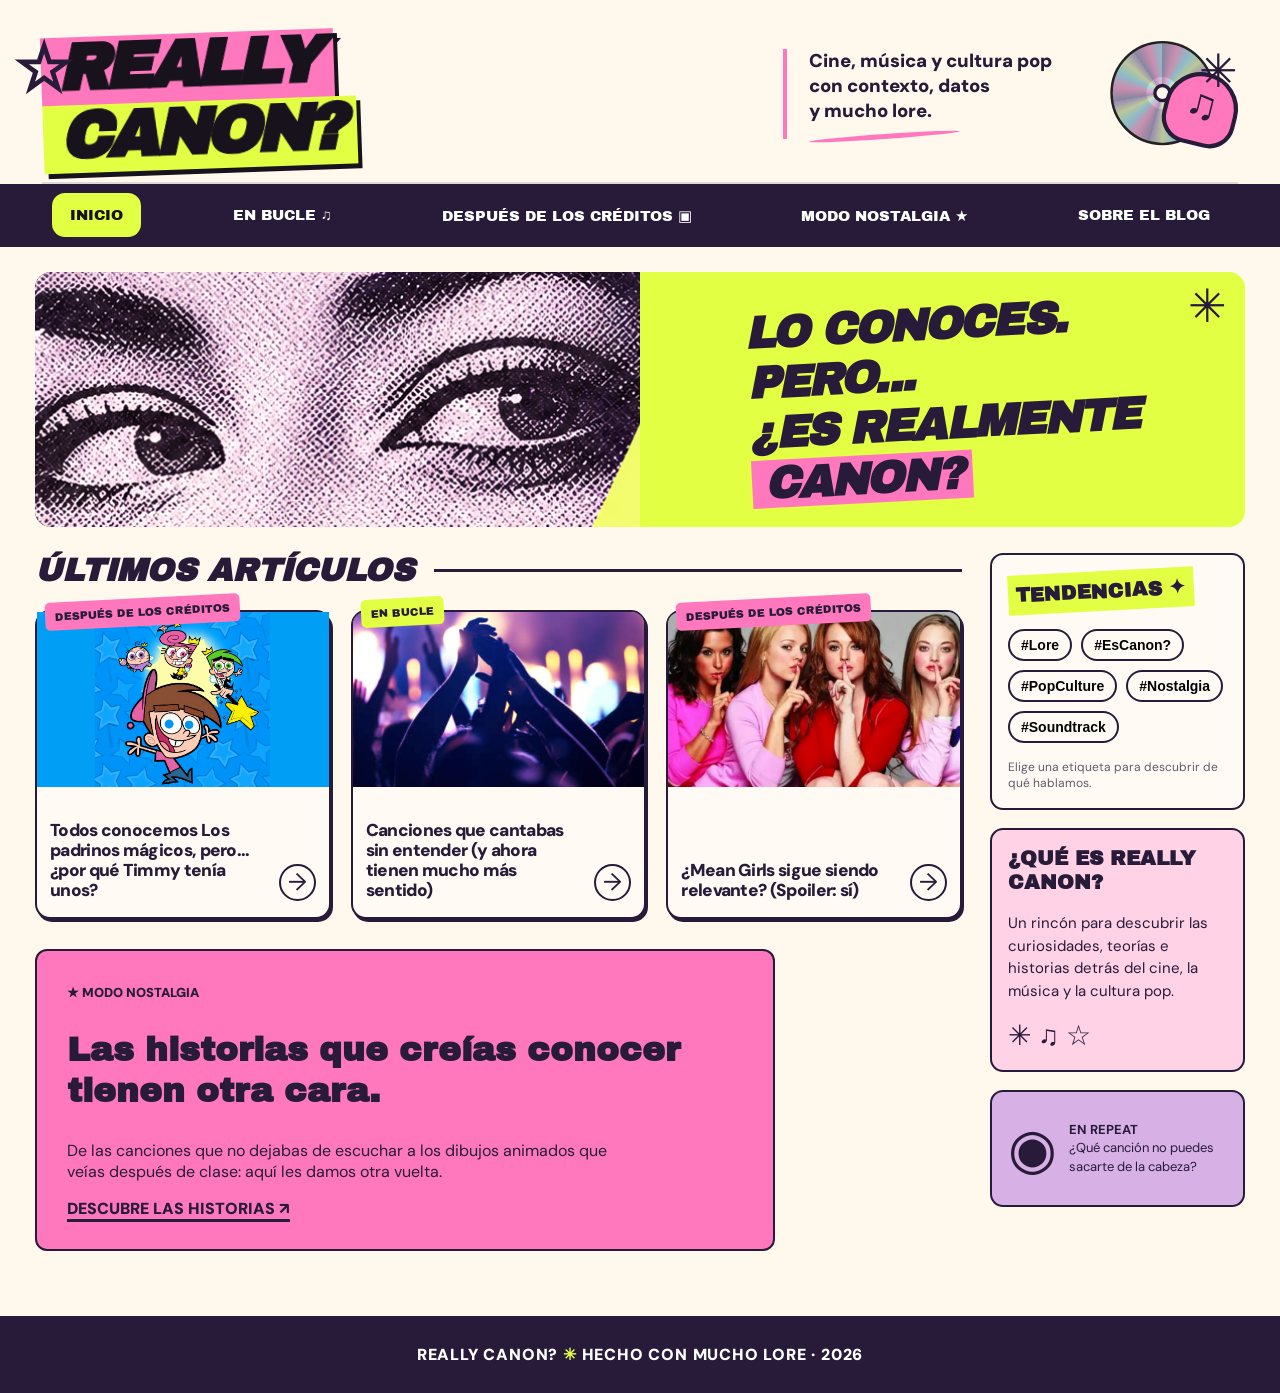
==== commit d9ef9993: "Add files via upload" ====
--- a/index.html
+++ b/index.html
@@ -3,10 +3,10 @@
 <nav class="topnav" aria-label="Menú principal"><a class="selected" href="#inicio">INICIO</a><a href="section.html?section=music">EN BUCLE ♫</a><a href="section.html?section=cinema">DESPUÉS DE LOS CRÉDITOS ▣</a><a href="section.html?section=nostalgia">MODO NOSTALGIA ★</a><a href="#sobre">SOBRE EL BLOG</a></nav>
 <main class="site"><section class="hero" aria-label="Presentación"><div class="hero-image"><img src="hero-eyes.png" alt="Mirada en estilo de revista retro"></div><div class="hero-message"><span class="hero-rays">✳</span><h2>LO CONOCES.<br>PERO...<br>¿ES REALMENTE<br><mark>CANON?</mark></h2></div></section>
 <div class="content"><section class="feed" aria-labelledby="ultimos"><div class="heading"><h2 id="ultimos">ÚLTIMOS ARTÍCULOS</h2><span></span></div><div class="article-grid">
-<article class="article" id="creditos" data-href="article.html?post=timmy"><div class="thumb"><img src="timmy.png" alt="Ilustración de Los padrinos mágicos"><span class="category pink">DESPUÉS DE LOS CRÉDITOS</span></div><div class="article-body"><h3>Todos conocemos Los padrinos mágicos, pero... ¿por qué Timmy tenía unos?</h3><a class="read" href="article.html?post=timmy" aria-label="Leer artículo sobre Los padrinos mágicos">→</a></div></article>
-<article class="article" id="en-bucle" data-href="article.html?post=music"><div class="thumb"><img src="cd.png" alt="Disco compacto con reflejos de colores"><span class="category lime">EN BUCLE</span></div><div class="article-body"><h3>Canciones que cantabas sin entender (y ahora tienen mucho más sentido)</h3><a class="read" href="article.html?post=music" aria-label="Leer artículo sobre canciones">→</a></div></article>
-<article class="article" id="nostalgia" data-href="article.html?post=mean"><div class="thumb"><img src="mean-girls.png" alt="Imagen de estética cinematográfica rosa"><span class="category pink">DESPUÉS DE LOS CRÉDITOS</span></div><div class="article-body"><h3>¿Mean Girls sigue siendo relevante? (Spoiler: sí)</h3><a class="read" href="article.html?post=mean" aria-label="Leer artículo sobre Mean Girls">→</a></div></article></div>
-<section class="feature"><span class="feature-kicker">★ MODO NOSTALGIA</span><h2>Las historias que creías conocer tienen otra cara.</h2><p>De las canciones que no dejabas de escuchar a los dibujos animados que veías después de clase: aquí les damos otra vuelta.</p><a href="#ultimos">DESCUBRE LAS HISTORIAS ↗</a></section></section>
+<article class="article" id="creditos" data-href="article.html?post=timmy"><div class="thumb"><img src="padrinos-nueva.png?v=2" alt="Ilustración de Los padrinos mágicos"><span class="category pink">DESPUÉS DE LOS CRÉDITOS</span></div><div class="article-body"><h3>Todos conocemos Los padrinos mágicos, pero... ¿por qué Timmy tenía unos?</h3><a class="read" href="article.html?post=timmy" aria-label="Leer artículo sobre Los padrinos mágicos">→</a></div></article>
+<article class="article" id="en-bucle" data-href="article.html?post=music"><div class="thumb"><img src="concierto-nueva.png" alt="Disco compacto con reflejos de colores"><span class="category lime">EN BUCLE</span></div><div class="article-body"><h3>Canciones que cantabas sin entender (y ahora tienen mucho más sentido)</h3><a class="read" href="article.html?post=music" aria-label="Leer artículo sobre canciones">→</a></div></article>
+<article class="article" id="nostalgia" data-href="article.html?post=mean"><div class="thumb"><img src="chicas-malas-nueva.png" alt="Imagen de estética cinematográfica rosa"><span class="category pink">DESPUÉS DE LOS CRÉDITOS</span></div><div class="article-body"><h3>¿Mean Girls sigue siendo relevante? (Spoiler: sí)</h3><a class="read" href="article.html?post=mean" aria-label="Leer artículo sobre Mean Girls">→</a></div></article></div>
+<section class="feature"><span class="feature-kicker">★ MODO NOSTALGIA</span><h2>Las historias que creías conocer tienen otra cara.</h2><p>De las canciones que no dejabas de escuchar a los dibujos animados que veías después de clase: aquí les damos otra vuelta.</p><a href="section.html?section=all">DESCUBRE LAS HISTORIAS ↗</a></section></section>
 <aside class="sidebar"><section class="sidecard"><h2>TENDENCIAS ✦</h2><div class="tags"><button data-filter="lore">#Lore</button><button data-filter="canon">#EsCanon?</button><button data-filter="pop">#PopCulture</button><button data-filter="nostalgia">#Nostalgia</button><button data-filter="music">#Soundtrack</button></div><p id="tag-message" aria-live="polite">Elige una etiqueta para descubrir de qué hablamos.</p></section><section class="sidecard about" id="sobre"><h2>¿QUÉ ES REALLY CANON?</h2><p>Un rincón para descubrir las curiosidades, teorías e historias detrás del cine, la música y la cultura pop.</p><span class="scribble">✳ ♫ ☆</span></section><section class="sidecard mini"><span class="mini-disc">◉</span><p><b>EN REPEAT</b><br>¿Qué canción no puedes sacarte de la cabeza?</p></section></aside></div></main>
 <footer>REALLY CANON? <span>✳</span> HECHO CON MUCHO LORE · 2026</footer>
 <script src="script.js"></script></body></html>
--- a/styles.css
+++ b/styles.css
@@ -2,3 +2,22 @@
 .read{display:inline-flex;align-items:center;justify-content:center;text-decoration:none;color:var(--ink)}.article:has(.read:hover){transform:translateY(-3px)}
 .article-page{max-width:1080px;margin:0 auto;padding:35px 22px 90px}.article-back{display:inline-block;font-weight:900;text-decoration:none;margin-bottom:25px;border-bottom:3px solid var(--pink)}.article-head{border:2px solid var(--ink);background:#fffdf7;border-radius:18px;padding:clamp(25px,5vw,65px);box-shadow:8px 8px 0 var(--pink)}.article-head .kicker{background:var(--lime);display:inline-block;padding:8px 12px;font-weight:900;transform:rotate(-2deg)}.article-head h1{font-family:'Archivo Black',Impact,sans-serif;font-size:clamp(34px,5vw,66px);line-height:1.12;letter-spacing:-.045em;margin:25px 0}.article-lede{font-size:clamp(19px,2.3vw,26px);line-height:1.5;font-weight:700;max-width:780px}.article-meta{font-size:13px;font-weight:800;color:#75687c;margin-top:20px}.article-cover{width:100%;max-height:450px;object-fit:cover;border:2px solid var(--ink);border-radius:15px;margin:35px 0 12px}.thread-intro{font-size:14px;font-weight:800;letter-spacing:.06em;margin:20px 0}.thread{max-width:810px;margin:0 auto}.thread-card{position:relative;border:2px solid var(--ink);border-radius:16px;padding:28px 30px;margin:24px 0;background:#fffdf8;box-shadow:5px 5px 0 #e4d9e3}.thread-card:before{content:'';position:absolute;top:100%;left:35px;height:27px;border-left:3px dashed var(--purple)}.thread-card:last-child:before{display:none}.thread-number{display:inline-block;background:var(--pink);font-family:'Archivo Black',Impact,sans-serif;padding:6px 11px;border-radius:8px;margin-bottom:10px}.thread-card:nth-child(even) .thread-number{background:var(--lime)}.thread-card h2{font-family:'Archivo Black',Impact,sans-serif;font-size:clamp(22px,3vw,31px);line-height:1.25;margin:12px 0}.thread-card p{font-size:clamp(16px,1.8vw,19px);line-height:1.8;margin:14px 0}.thread-quote{background:var(--lime);padding:22px;font-size:clamp(22px,3vw,34px);font-weight:900;line-height:1.25;transform:rotate(-1deg);margin:30px 0;border:2px solid var(--ink)}.thread-card img{width:100%;max-height:300px;object-fit:cover;border-radius:10px;margin:10px 0}.article-end{background:var(--pink);border:2px solid var(--ink);padding:30px;border-radius:16px;margin:35px 0}.article-end h2{font-family:'Archivo Black',Impact,sans-serif}.article-end p{font-size:19px;line-height:1.6}.article-end a{font-weight:900}.article-page .masthead{min-height:unset}@media(max-width:650px){.article-head{padding:23px}.thread-card{padding:22px 18px}.article-page{padding:20px 14px 65px}}
 .section-card-link{display:block;text-decoration:none;color:inherit;height:100%}.section-card-link .article-body{display:flex;align-items:center;justify-content:space-between;gap:12px}.article[data-href]{cursor:pointer}.article[data-href]:focus-visible{outline:4px solid #dfef3c;outline-offset:5px}.comments-area{margin:45px 0;padding:24px;background:#fff8ed;border:3px solid #281a37;border-radius:18px}.comments-area h2{font-size:1.7rem}.comments-area p{line-height:1.6}#section-list{margin:30px 0 60px}.section-card-link:hover h3{text-decoration:underline}
+
+/* CABECERA EDITORIAL REFINADA · 2026 */
+.masthead{max-width:1450px;min-height:172px;padding:26px 42px 22px;gap:34px;position:relative;overflow:visible}
+.masthead:after{content:"";position:absolute;bottom:0;left:42px;right:42px;border-bottom:2px solid var(--ink);opacity:.14}
+.brand{flex:1 1 auto;min-width:0}
+.brand h1{font-size:clamp(48px,5.1vw,76px);letter-spacing:-.055em;transform:rotate(-2deg);filter:drop-shadow(4px 5px 0 #17121c);-webkit-text-stroke:1px #17121c}
+.brand h1 span,.brand h1 strong{padding:4px 16px 7px}
+.brand-star{left:-27px;top:0;font-size:65px}
+.intro-note{font-size:clamp(15px,1.45vw,21px);line-height:1.35;transform:none;text-align:left;min-width:240px;max-width:290px;border-left:4px solid var(--pink);padding-left:22px}
+.intro-note .underline{margin:10px 0 0;width:62%;height:5px}
+.header-illustration{width:152px;height:125px;transform:scale(.84);transform-origin:center right}
+.masthead .record{width:124px;height:124px}.masthead .record:after{inset:48px}
+.masthead .phones{width:88px;height:88px;font-size:50px}
+/* La portada de Timmy muestra toda la imagen, sin recortar personajes */
+.article-cover[src*="padrinos-nueva"]{display:block;width:100%;height:auto;max-height:none;object-fit:contain;background:#009ff5}
+.article:has(a[href*="post=timmy"]) .thumb{background:#009ff5}
+.article:has(a[href*="post=timmy"]) .thumb img{object-fit:contain;background:#009ff5}
+@media(max-width:900px){.masthead{padding:22px 25px;gap:20px}.header-illustration{display:none}.intro-note{min-width:190px}}
+@media(max-width:720px){.masthead{padding:23px 18px;min-height:unset;gap:24px}.masthead:after{left:18px;right:18px}.brand h1{font-size:clamp(45px,11vw,74px)}.intro-note{max-width:none;min-width:0;align-self:stretch;font-size:15px;padding-left:15px}.brand-star{font-size:48px;left:-14px}.article-cover[src*="padrinos-nueva"]{max-height:none}}
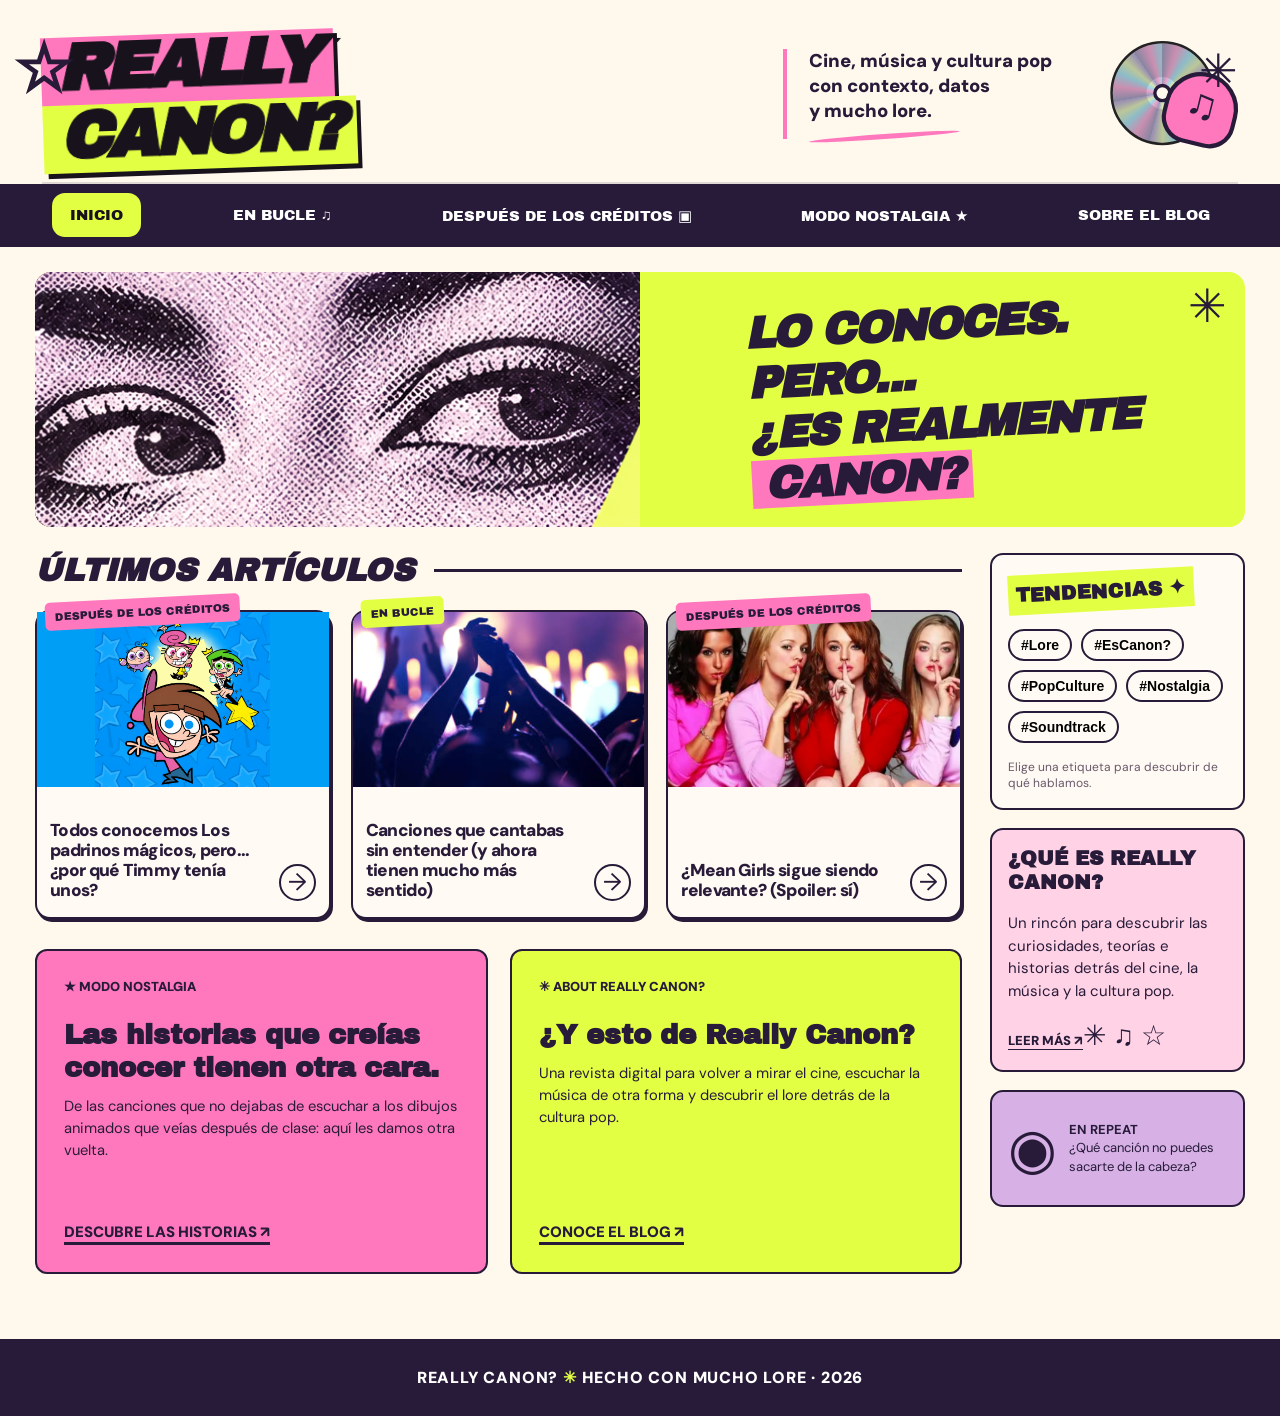
==== commit 5d76ad9d: "Add files via upload" ====
--- a/index.html
+++ b/index.html
@@ -1,12 +1,12 @@
 <!doctype html><html lang="es"><head><meta charset="UTF-8"><meta name="viewport" content="width=device-width,initial-scale=1"><meta name="theme-color" content="#fff8ed"><meta name="description" content="Really Canon? Cine, música, nostalgia y las historias detrás de la cultura pop."><title>REALLY CANON? · Cultura pop</title><link rel="stylesheet" href="styles.css"></head><body>
 <header class="masthead" id="inicio"><div class="brand"><span class="brand-star" aria-hidden="true">☆</span><h1><span>REALLY</span><strong>CANON?</strong></h1></div><div class="intro-note">Cine, música y cultura pop<br>con contexto, datos<br>y mucho lore.<span class="underline"></span></div><div class="header-illustration" aria-hidden="true"><div class="record"></div><div class="phones">♫</div><span class="sparkle">✳</span></div></header>
-<nav class="topnav" aria-label="Menú principal"><a class="selected" href="#inicio">INICIO</a><a href="section.html?section=music">EN BUCLE ♫</a><a href="section.html?section=cinema">DESPUÉS DE LOS CRÉDITOS ▣</a><a href="section.html?section=nostalgia">MODO NOSTALGIA ★</a><a href="#sobre">SOBRE EL BLOG</a></nav>
+<nav class="topnav" aria-label="Menú principal"><a class="selected" href="#inicio">INICIO</a><a href="section.html?section=music">EN BUCLE ♫</a><a href="section.html?section=cinema">DESPUÉS DE LOS CRÉDITOS ▣</a><a href="section.html?section=nostalgia">MODO NOSTALGIA ★</a><a href="sobre-el-blog.html">SOBRE EL BLOG</a></nav>
 <main class="site"><section class="hero" aria-label="Presentación"><div class="hero-image"><img src="hero-eyes.png" alt="Mirada en estilo de revista retro"></div><div class="hero-message"><span class="hero-rays">✳</span><h2>LO CONOCES.<br>PERO...<br>¿ES REALMENTE<br><mark>CANON?</mark></h2></div></section>
 <div class="content"><section class="feed" aria-labelledby="ultimos"><div class="heading"><h2 id="ultimos">ÚLTIMOS ARTÍCULOS</h2><span></span></div><div class="article-grid">
 <article class="article" id="creditos" data-href="article.html?post=timmy"><div class="thumb"><img src="padrinos-nueva.png?v=2" alt="Ilustración de Los padrinos mágicos"><span class="category pink">DESPUÉS DE LOS CRÉDITOS</span></div><div class="article-body"><h3>Todos conocemos Los padrinos mágicos, pero... ¿por qué Timmy tenía unos?</h3><a class="read" href="article.html?post=timmy" aria-label="Leer artículo sobre Los padrinos mágicos">→</a></div></article>
 <article class="article" id="en-bucle" data-href="article.html?post=music"><div class="thumb"><img src="concierto-nueva.png" alt="Disco compacto con reflejos de colores"><span class="category lime">EN BUCLE</span></div><div class="article-body"><h3>Canciones que cantabas sin entender (y ahora tienen mucho más sentido)</h3><a class="read" href="article.html?post=music" aria-label="Leer artículo sobre canciones">→</a></div></article>
 <article class="article" id="nostalgia" data-href="article.html?post=mean"><div class="thumb"><img src="chicas-malas-nueva.png" alt="Imagen de estética cinematográfica rosa"><span class="category pink">DESPUÉS DE LOS CRÉDITOS</span></div><div class="article-body"><h3>¿Mean Girls sigue siendo relevante? (Spoiler: sí)</h3><a class="read" href="article.html?post=mean" aria-label="Leer artículo sobre Mean Girls">→</a></div></article></div>
-<section class="feature"><span class="feature-kicker">★ MODO NOSTALGIA</span><h2>Las historias que creías conocer tienen otra cara.</h2><p>De las canciones que no dejabas de escuchar a los dibujos animados que veías después de clase: aquí les damos otra vuelta.</p><a href="section.html?section=all">DESCUBRE LAS HISTORIAS ↗</a></section></section>
-<aside class="sidebar"><section class="sidecard"><h2>TENDENCIAS ✦</h2><div class="tags"><button data-filter="lore">#Lore</button><button data-filter="canon">#EsCanon?</button><button data-filter="pop">#PopCulture</button><button data-filter="nostalgia">#Nostalgia</button><button data-filter="music">#Soundtrack</button></div><p id="tag-message" aria-live="polite">Elige una etiqueta para descubrir de qué hablamos.</p></section><section class="sidecard about" id="sobre"><h2>¿QUÉ ES REALLY CANON?</h2><p>Un rincón para descubrir las curiosidades, teorías e historias detrás del cine, la música y la cultura pop.</p><span class="scribble">✳ ♫ ☆</span></section><section class="sidecard mini"><span class="mini-disc">◉</span><p><b>EN REPEAT</b><br>¿Qué canción no puedes sacarte de la cabeza?</p></section></aside></div></main>
+<div class="feature-row"><section class="feature"><span class="feature-kicker">★ MODO NOSTALGIA</span><h2>Las historias que creías conocer tienen otra cara.</h2><p>De las canciones que no dejabas de escuchar a los dibujos animados que veías después de clase: aquí les damos otra vuelta.</p><a href="section.html?section=all">DESCUBRE LAS HISTORIAS ↗</a></section><section class="feature feature-about"><span class="feature-kicker">✳ ABOUT REALLY CANON?</span><h2>¿Y esto de Really Canon?</h2><p>Una revista digital para volver a mirar el cine, escuchar la música de otra forma y descubrir el lore detrás de la cultura pop.</p><a href="sobre-el-blog.html">CONOCE EL BLOG ↗</a></section></div></section>
+<aside class="sidebar"><section class="sidecard"><h2>TENDENCIAS ✦</h2><div class="tags"><button data-filter="lore">#Lore</button><button data-filter="canon">#EsCanon?</button><button data-filter="pop">#PopCulture</button><button data-filter="nostalgia">#Nostalgia</button><button data-filter="music">#Soundtrack</button></div><p id="tag-message" aria-live="polite">Elige una etiqueta para descubrir de qué hablamos.</p></section><section class="sidecard about" id="sobre"><h2>¿QUÉ ES REALLY CANON?</h2><p>Un rincón para descubrir las curiosidades, teorías e historias detrás del cine, la música y la cultura pop.</p><a class="about-link" href="sobre-el-blog.html">LEER MÁS ↗</a><span class="scribble">✳ ♫ ☆</span></section><section class="sidecard mini"><span class="mini-disc">◉</span><p><b>EN REPEAT</b><br>¿Qué canción no puedes sacarte de la cabeza?</p></section></aside></div></main>
 <footer>REALLY CANON? <span>✳</span> HECHO CON MUCHO LORE · 2026</footer>
 <script src="script.js"></script></body></html>
--- a/styles.css
+++ b/styles.css
@@ -21,3 +21,28 @@
 .article:has(a[href*="post=timmy"]) .thumb img{object-fit:contain;background:#009ff5}
 @media(max-width:900px){.masthead{padding:22px 25px;gap:20px}.header-illustration{display:none}.intro-note{min-width:190px}}
 @media(max-width:720px){.masthead{padding:23px 18px;min-height:unset;gap:24px}.masthead:after{left:18px;right:18px}.brand h1{font-size:clamp(45px,11vw,74px)}.intro-note{max-width:none;min-width:0;align-self:stretch;font-size:15px;padding-left:15px}.brand-star{font-size:48px;left:-14px}.article-cover[src*="padrinos-nueva"]{max-height:none}}
+
+/* Ajuste de imagen completa sin recortes */
+.article-cover[src*="padrinos-nueva"] { display:block; width:100%; height:auto; max-height:none; object-fit:contain; background:#fff8ed; }
+
+/* Tarjetas editoriales al pie de la portada */
+.feature-row{display:grid;grid-template-columns:1fr 1fr;gap:22px;margin-top:30px;align-items:stretch}
+.feature-row .feature{margin:0;max-width:none;min-height:325px;display:flex;flex-direction:column;align-items:flex-start;padding:27px}
+.feature-row .feature h2{font-size:clamp(22px,2.15vw,32px);line-height:1.2;margin:24px 0 10px}
+.feature-row .feature p{font-size:clamp(14px,1.15vw,17px);line-height:1.5;margin:0 0 22px}
+.feature-row .feature a{margin-top:auto;font-size:15px}
+.feature-about{background:var(--lime)}
+.about-link{display:inline-block;font-weight:900;font-size:13px;margin:8px 0 0;text-underline-offset:4px}
+.about-page{max-width:1050px;margin:auto;padding:35px 32px 85px}
+.about-hero{background:var(--lime);border:3px solid var(--ink);border-radius:20px;padding:clamp(26px,5vw,65px);position:relative;overflow:hidden}
+.about-eyebrow{display:inline-block;background:var(--pink);padding:9px 14px;font-weight:900;transform:rotate(-2deg)}
+.about-hero h1{font-family:'Archivo Black',Impact,sans-serif;font-size:clamp(40px,6vw,78px);line-height:1.08;letter-spacing:-.04em;margin:35px 0 22px}
+.about-hero p{font-size:clamp(17px,2vw,23px);line-height:1.55;max-width:760px}
+.about-hero .asterisk{position:absolute;right:35px;top:22px;font-size:60px;color:var(--pink);-webkit-text-stroke:2px var(--ink)}
+.about-intro{font-size:20px;line-height:1.8;max-width:800px;margin:40px auto}
+.about-sections{display:grid;grid-template-columns:repeat(3,1fr);gap:18px;margin:32px 0}
+.about-tile{border:2px solid var(--ink);border-radius:15px;padding:24px;background:#fffaf3;box-shadow:4px 4px 0 var(--ink)}
+.about-tile:nth-child(2){background:#ffd3e8}.about-tile:nth-child(3){background:#ecffad}
+.about-tile h2{font-family:'Archivo Black',Impact,sans-serif;font-size:20px;line-height:1.2}.about-tile p{line-height:1.6}
+.about-ending{background:var(--pink);border:2px solid var(--ink);border-radius:16px;padding:30px;font-weight:900;font-size:clamp(20px,2.8vw,32px);line-height:1.35}
+@media(max-width:900px){.feature-row{grid-template-columns:1fr}.feature-row .feature{min-height:270px}.about-sections{grid-template-columns:1fr}}
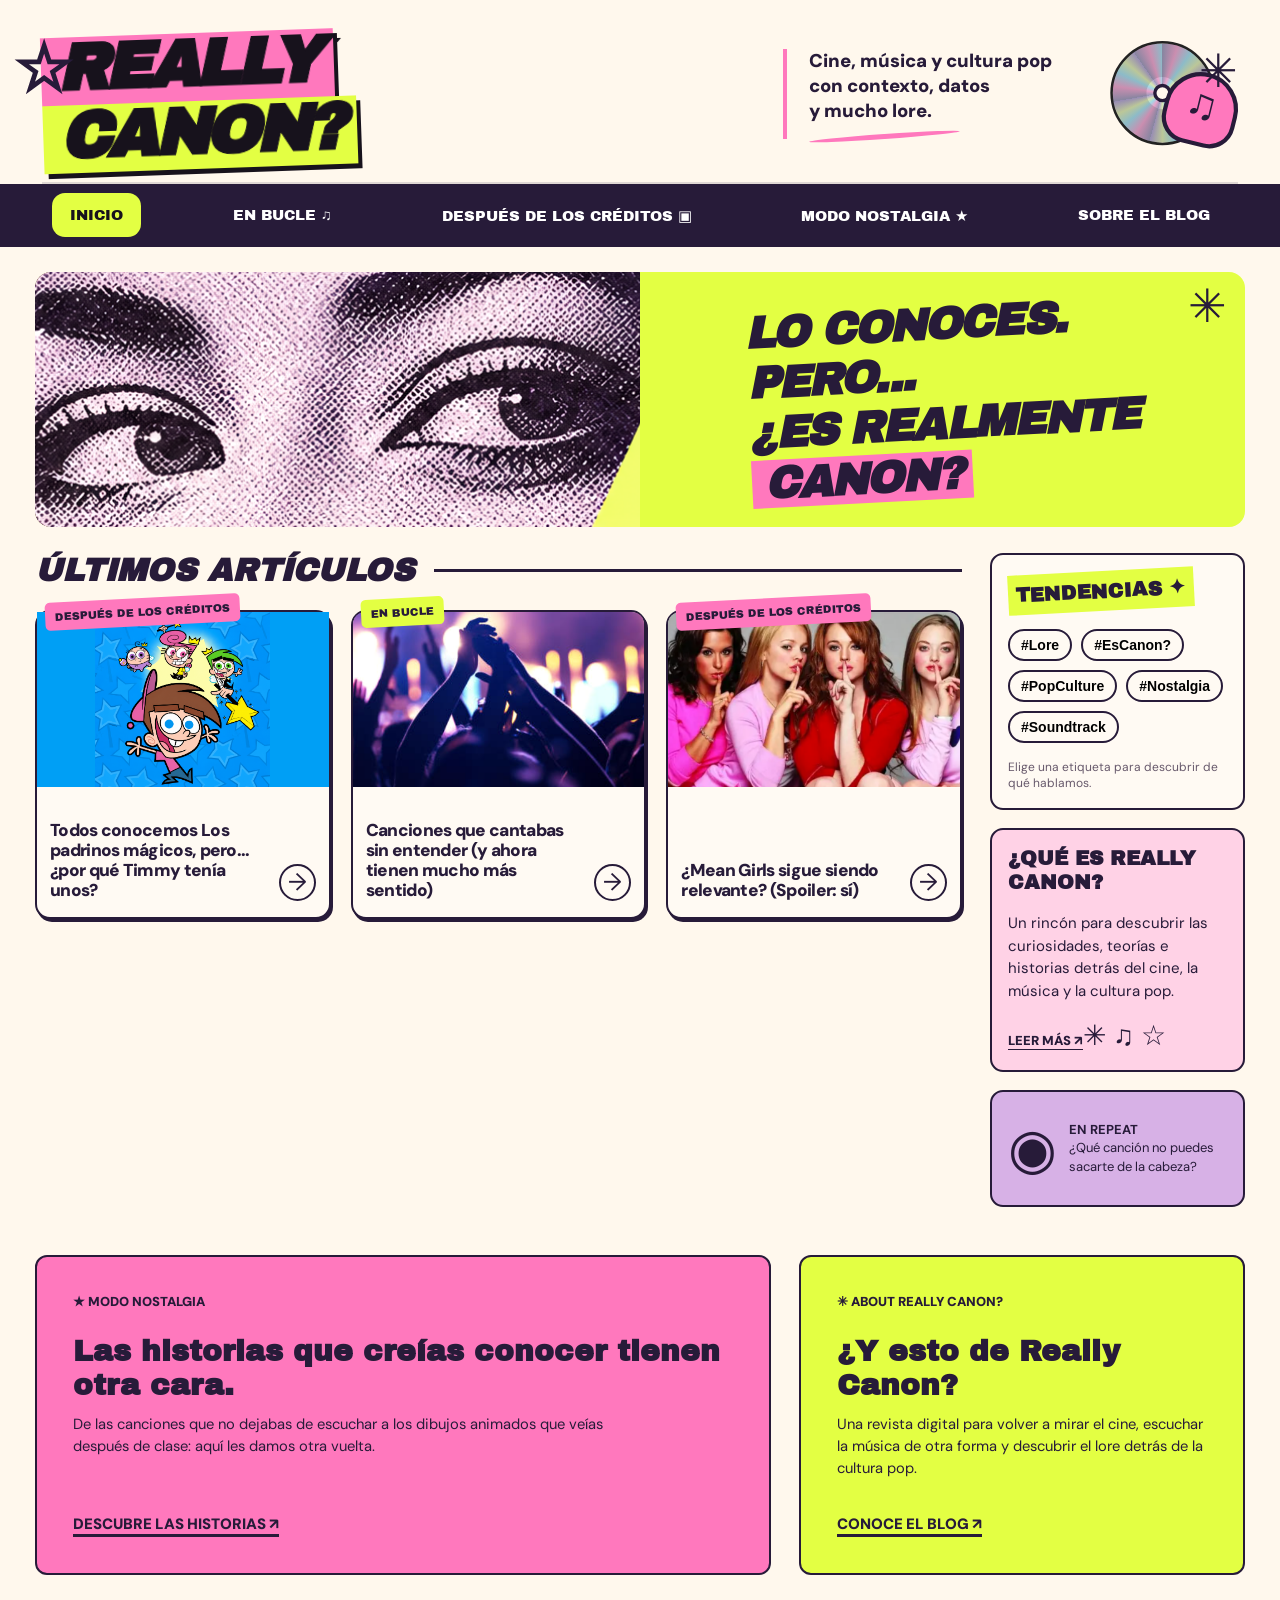
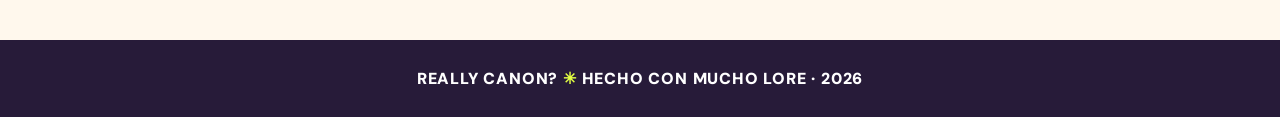
==== commit 978eb086: "Add files via upload" ====
--- a/index.html
+++ b/index.html
@@ -6,7 +6,8 @@
 <article class="article" id="creditos" data-href="article.html?post=timmy"><div class="thumb"><img src="padrinos-nueva.png?v=2" alt="Ilustración de Los padrinos mágicos"><span class="category pink">DESPUÉS DE LOS CRÉDITOS</span></div><div class="article-body"><h3>Todos conocemos Los padrinos mágicos, pero... ¿por qué Timmy tenía unos?</h3><a class="read" href="article.html?post=timmy" aria-label="Leer artículo sobre Los padrinos mágicos">→</a></div></article>
 <article class="article" id="en-bucle" data-href="article.html?post=music"><div class="thumb"><img src="concierto-nueva.png" alt="Disco compacto con reflejos de colores"><span class="category lime">EN BUCLE</span></div><div class="article-body"><h3>Canciones que cantabas sin entender (y ahora tienen mucho más sentido)</h3><a class="read" href="article.html?post=music" aria-label="Leer artículo sobre canciones">→</a></div></article>
 <article class="article" id="nostalgia" data-href="article.html?post=mean"><div class="thumb"><img src="chicas-malas-nueva.png" alt="Imagen de estética cinematográfica rosa"><span class="category pink">DESPUÉS DE LOS CRÉDITOS</span></div><div class="article-body"><h3>¿Mean Girls sigue siendo relevante? (Spoiler: sí)</h3><a class="read" href="article.html?post=mean" aria-label="Leer artículo sobre Mean Girls">→</a></div></article></div>
-<div class="feature-row"><section class="feature"><span class="feature-kicker">★ MODO NOSTALGIA</span><h2>Las historias que creías conocer tienen otra cara.</h2><p>De las canciones que no dejabas de escuchar a los dibujos animados que veías después de clase: aquí les damos otra vuelta.</p><a href="section.html?section=all">DESCUBRE LAS HISTORIAS ↗</a></section><section class="feature feature-about"><span class="feature-kicker">✳ ABOUT REALLY CANON?</span><h2>¿Y esto de Really Canon?</h2><p>Una revista digital para volver a mirar el cine, escuchar la música de otra forma y descubrir el lore detrás de la cultura pop.</p><a href="sobre-el-blog.html">CONOCE EL BLOG ↗</a></section></div></section>
-<aside class="sidebar"><section class="sidecard"><h2>TENDENCIAS ✦</h2><div class="tags"><button data-filter="lore">#Lore</button><button data-filter="canon">#EsCanon?</button><button data-filter="pop">#PopCulture</button><button data-filter="nostalgia">#Nostalgia</button><button data-filter="music">#Soundtrack</button></div><p id="tag-message" aria-live="polite">Elige una etiqueta para descubrir de qué hablamos.</p></section><section class="sidecard about" id="sobre"><h2>¿QUÉ ES REALLY CANON?</h2><p>Un rincón para descubrir las curiosidades, teorías e historias detrás del cine, la música y la cultura pop.</p><a class="about-link" href="sobre-el-blog.html">LEER MÁS ↗</a><span class="scribble">✳ ♫ ☆</span></section><section class="sidecard mini"><span class="mini-disc">◉</span><p><b>EN REPEAT</b><br>¿Qué canción no puedes sacarte de la cabeza?</p></section></aside></div></main>
+</section>
+<aside class="sidebar"><section class="sidecard"><h2>TENDENCIAS ✦</h2><div class="tags"><button data-filter="lore">#Lore</button><button data-filter="canon">#EsCanon?</button><button data-filter="pop">#PopCulture</button><button data-filter="nostalgia">#Nostalgia</button><button data-filter="music">#Soundtrack</button></div><p id="tag-message" aria-live="polite">Elige una etiqueta para descubrir de qué hablamos.</p></section><section class="sidecard about" id="sobre"><h2>¿QUÉ ES REALLY CANON?</h2><p>Un rincón para descubrir las curiosidades, teorías e historias detrás del cine, la música y la cultura pop.</p><a class="about-link" href="sobre-el-blog.html">LEER MÁS ↗</a><span class="scribble">✳ ♫ ☆</span></section><section class="sidecard mini"><span class="mini-disc">◉</span><p><b>EN REPEAT</b><br>¿Qué canción no puedes sacarte de la cabeza?</p></section></aside></div>
+<div class="feature-row"><section class="feature"><span class="feature-kicker">★ MODO NOSTALGIA</span><h2>Las historias que creías conocer tienen otra cara.</h2><p>De las canciones que no dejabas de escuchar a los dibujos animados que veías después de clase: aquí les damos otra vuelta.</p><a href="section.html?section=all">DESCUBRE LAS HISTORIAS ↗</a></section><section class="feature feature-about"><span class="feature-kicker">✳ ABOUT REALLY CANON?</span><h2>¿Y esto de Really Canon?</h2><p>Una revista digital para volver a mirar el cine, escuchar la música de otra forma y descubrir el lore detrás de la cultura pop.</p><a href="sobre-el-blog.html">CONOCE EL BLOG ↗</a></section></div></main>
 <footer>REALLY CANON? <span>✳</span> HECHO CON MUCHO LORE · 2026</footer>
 <script src="script.js"></script></body></html>
--- a/styles.css
+++ b/styles.css
@@ -46,3 +46,15 @@
 .about-tile h2{font-family:'Archivo Black',Impact,sans-serif;font-size:20px;line-height:1.2}.about-tile p{line-height:1.6}
 .about-ending{background:var(--pink);border:2px solid var(--ink);border-radius:16px;padding:30px;font-weight:900;font-size:clamp(20px,2.8vw,32px);line-height:1.35}
 @media(max-width:900px){.feature-row{grid-template-columns:1fr}.feature-row .feature{min-height:270px}.about-sections{grid-template-columns:1fr}}
+
+/* Corrección de maquetación: bloques juntos, a la derecha, sin saltos */
+.site > .feature-row{display:grid;grid-template-columns:minmax(0,1.65fr) minmax(270px,1fr);gap:28px;margin-top:30px;align-items:stretch}
+.site > .feature-row .feature{margin:0;max-width:none;min-height:320px;padding:clamp(24px,2.8vw,40px);display:flex;flex-direction:column;align-items:flex-start}
+.site > .feature-row .feature-about{background:var(--lime)}
+.site > .feature-row .feature h2{font-size:clamp(22px,2.3vw,36px);line-height:1.18}
+.site > .feature-row .feature a{margin-top:auto}
+/* Márgenes amplios en la página de presentación */
+.about-page{width:min(1120px,calc(100% - 100px));max-width:1120px;margin:0 auto;padding:50px 0 90px}
+.about-page .article-back{display:inline-block;margin-bottom:24px}
+.about-page .about-intro{max-width:900px;margin:44px auto}
+@media(max-width:800px){.site > .feature-row{grid-template-columns:1fr;gap:18px}.site > .feature-row .feature{min-height:270px}.about-page{width:calc(100% - 36px);padding:28px 0 65px}}
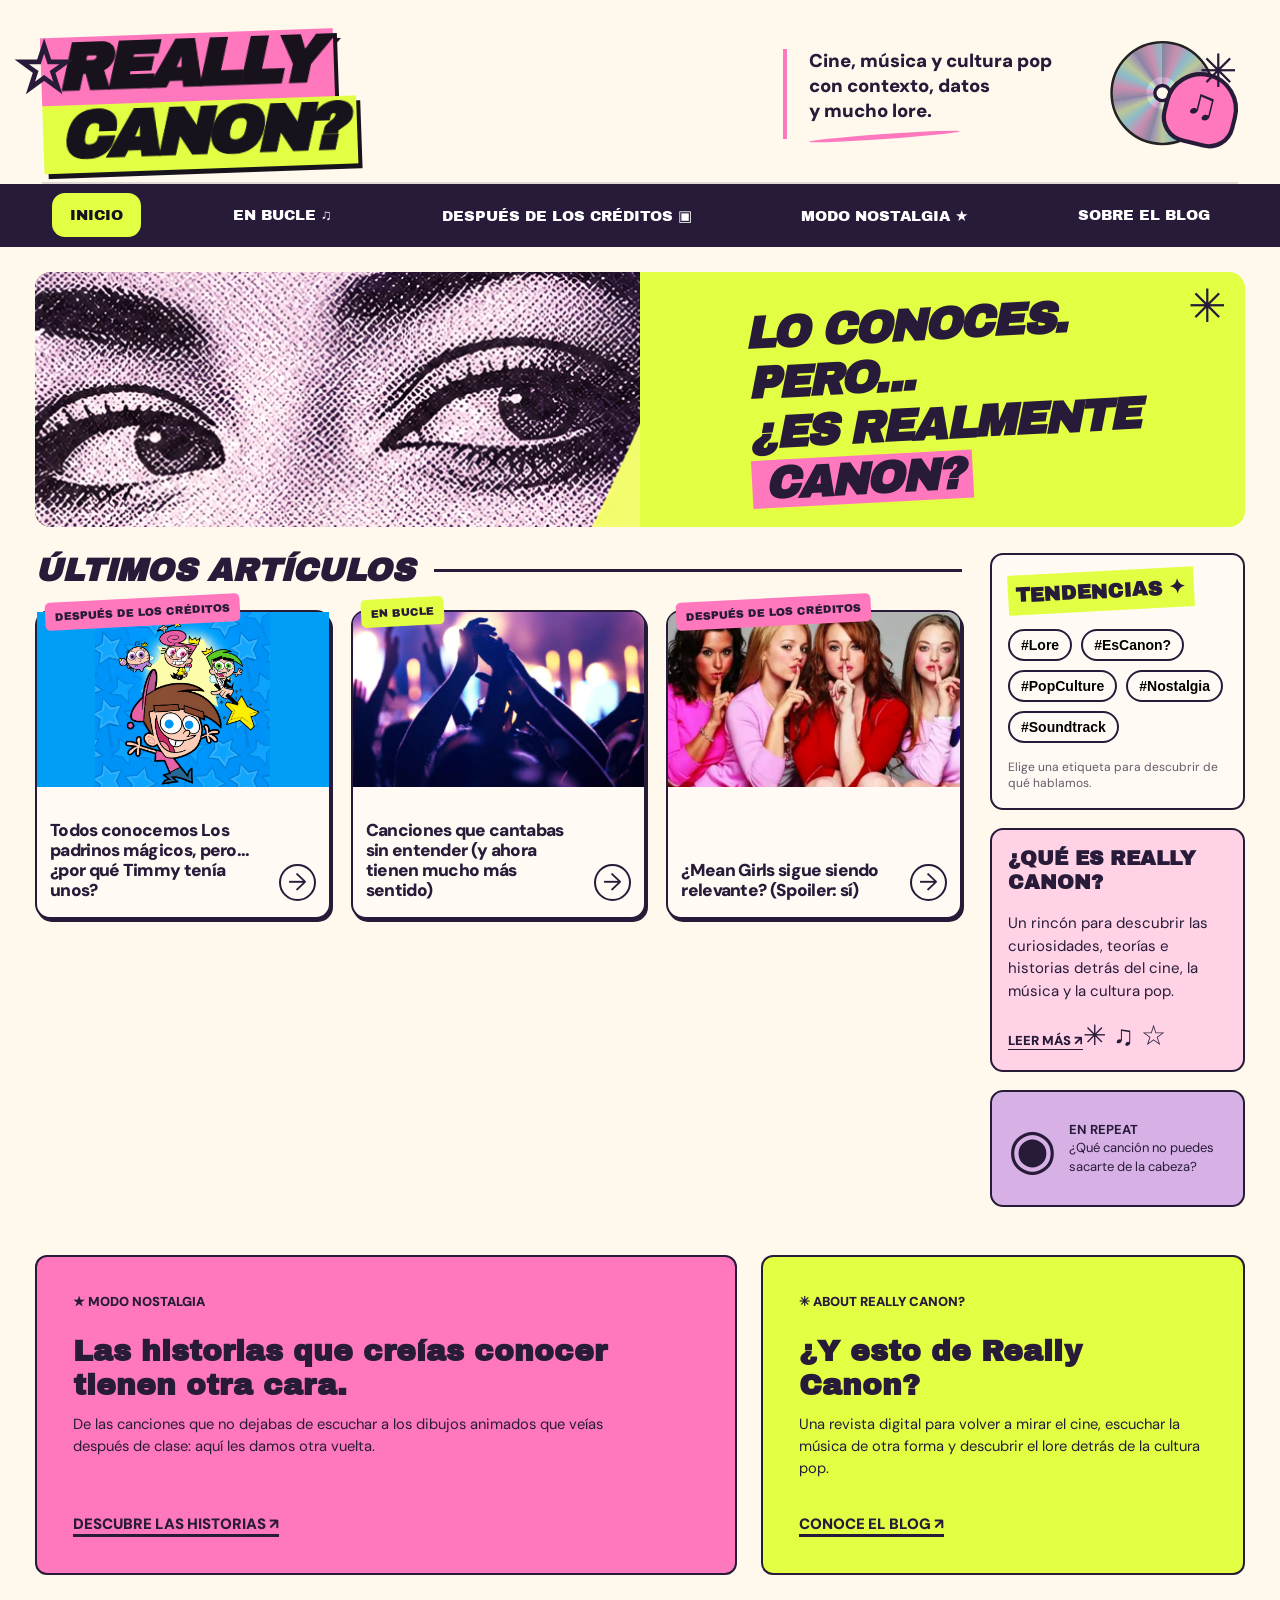
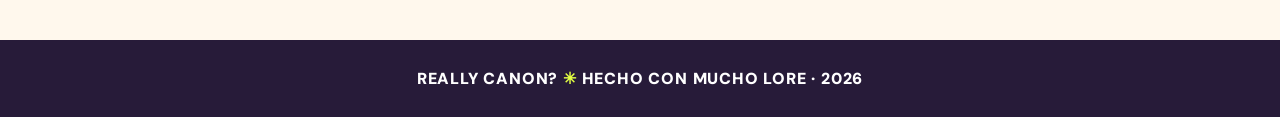
==== commit 11ed99d6: "Add files via upload" ====
--- a/index.html
+++ b/index.html
@@ -1,4 +1,4 @@
-<!doctype html><html lang="es"><head><meta charset="UTF-8"><meta name="viewport" content="width=device-width,initial-scale=1"><meta name="theme-color" content="#fff8ed"><meta name="description" content="Really Canon? Cine, música, nostalgia y las historias detrás de la cultura pop."><title>REALLY CANON? · Cultura pop</title><link rel="stylesheet" href="styles.css"></head><body>
+<!doctype html><html lang="es"><head><meta charset="UTF-8"><meta name="viewport" content="width=device-width,initial-scale=1"><meta name="theme-color" content="#fff8ed"><meta name="description" content="Really Canon? Cine, música, nostalgia y las historias detrás de la cultura pop."><title>REALLY CANON? · Cultura pop</title><link rel="stylesheet" href="styles.css?v=20261123-3"></head><body>
 <header class="masthead" id="inicio"><div class="brand"><span class="brand-star" aria-hidden="true">☆</span><h1><span>REALLY</span><strong>CANON?</strong></h1></div><div class="intro-note">Cine, música y cultura pop<br>con contexto, datos<br>y mucho lore.<span class="underline"></span></div><div class="header-illustration" aria-hidden="true"><div class="record"></div><div class="phones">♫</div><span class="sparkle">✳</span></div></header>
 <nav class="topnav" aria-label="Menú principal"><a class="selected" href="#inicio">INICIO</a><a href="section.html?section=music">EN BUCLE ♫</a><a href="section.html?section=cinema">DESPUÉS DE LOS CRÉDITOS ▣</a><a href="section.html?section=nostalgia">MODO NOSTALGIA ★</a><a href="sobre-el-blog.html">SOBRE EL BLOG</a></nav>
 <main class="site"><section class="hero" aria-label="Presentación"><div class="hero-image"><img src="hero-eyes.png" alt="Mirada en estilo de revista retro"></div><div class="hero-message"><span class="hero-rays">✳</span><h2>LO CONOCES.<br>PERO...<br>¿ES REALMENTE<br><mark>CANON?</mark></h2></div></section>
@@ -8,6 +8,6 @@
 <article class="article" id="nostalgia" data-href="article.html?post=mean"><div class="thumb"><img src="chicas-malas-nueva.png" alt="Imagen de estética cinematográfica rosa"><span class="category pink">DESPUÉS DE LOS CRÉDITOS</span></div><div class="article-body"><h3>¿Mean Girls sigue siendo relevante? (Spoiler: sí)</h3><a class="read" href="article.html?post=mean" aria-label="Leer artículo sobre Mean Girls">→</a></div></article></div>
 </section>
 <aside class="sidebar"><section class="sidecard"><h2>TENDENCIAS ✦</h2><div class="tags"><button data-filter="lore">#Lore</button><button data-filter="canon">#EsCanon?</button><button data-filter="pop">#PopCulture</button><button data-filter="nostalgia">#Nostalgia</button><button data-filter="music">#Soundtrack</button></div><p id="tag-message" aria-live="polite">Elige una etiqueta para descubrir de qué hablamos.</p></section><section class="sidecard about" id="sobre"><h2>¿QUÉ ES REALLY CANON?</h2><p>Un rincón para descubrir las curiosidades, teorías e historias detrás del cine, la música y la cultura pop.</p><a class="about-link" href="sobre-el-blog.html">LEER MÁS ↗</a><span class="scribble">✳ ♫ ☆</span></section><section class="sidecard mini"><span class="mini-disc">◉</span><p><b>EN REPEAT</b><br>¿Qué canción no puedes sacarte de la cabeza?</p></section></aside></div>
-<div class="feature-row"><section class="feature"><span class="feature-kicker">★ MODO NOSTALGIA</span><h2>Las historias que creías conocer tienen otra cara.</h2><p>De las canciones que no dejabas de escuchar a los dibujos animados que veías después de clase: aquí les damos otra vuelta.</p><a href="section.html?section=all">DESCUBRE LAS HISTORIAS ↗</a></section><section class="feature feature-about"><span class="feature-kicker">✳ ABOUT REALLY CANON?</span><h2>¿Y esto de Really Canon?</h2><p>Una revista digital para volver a mirar el cine, escuchar la música de otra forma y descubrir el lore detrás de la cultura pop.</p><a href="sobre-el-blog.html">CONOCE EL BLOG ↗</a></section></div></main>
+<div class="feature-row" style="display:grid;grid-template-columns:minmax(0,1.45fr) minmax(0,1fr);gap:24px;width:100%;align-items:stretch;"><section class="feature" style="max-width:none;margin:0;min-width:0;"><span class="feature-kicker">★ MODO NOSTALGIA</span><h2>Las historias que creías conocer tienen otra cara.</h2><p>De las canciones que no dejabas de escuchar a los dibujos animados que veías después de clase: aquí les damos otra vuelta.</p><a href="section.html?section=all">DESCUBRE LAS HISTORIAS ↗</a></section><section class="feature feature-about" style="background:#e3ff43;max-width:none;margin:0;min-width:0;"><span class="feature-kicker">✳ ABOUT REALLY CANON?</span><h2>¿Y esto de Really Canon?</h2><p>Una revista digital para volver a mirar el cine, escuchar la música de otra forma y descubrir el lore detrás de la cultura pop.</p><a href="sobre-el-blog.html">CONOCE EL BLOG ↗</a></section></div></main>
 <footer>REALLY CANON? <span>✳</span> HECHO CON MUCHO LORE · 2026</footer>
 <script src="script.js"></script></body></html>
--- a/styles.css
+++ b/styles.css
@@ -58,3 +58,9 @@
 .about-page .article-back{display:inline-block;margin-bottom:24px}
 .about-page .about-intro{max-width:900px;margin:44px auto}
 @media(max-width:800px){.site > .feature-row{grid-template-columns:1fr;gap:18px}.site > .feature-row .feature{min-height:270px}.about-page{width:calc(100% - 36px);padding:28px 0 65px}}
+
+/* FINAL: two cards side by side */
+.site > .feature-row{display:grid!important;grid-template-columns:minmax(0,1.45fr) minmax(0,1fr)!important;gap:24px!important;width:100%;}
+.site > .feature-row > .feature{width:100%;max-width:none!important;margin:0!important;min-width:0;box-sizing:border-box;}
+.site > .feature-row > .feature-about{background:#e3ff43!important;}
+@media(max-width:760px){.site > .feature-row{grid-template-columns:minmax(0,1fr)!important;} .site > .feature-row > .feature{min-height:260px;}}
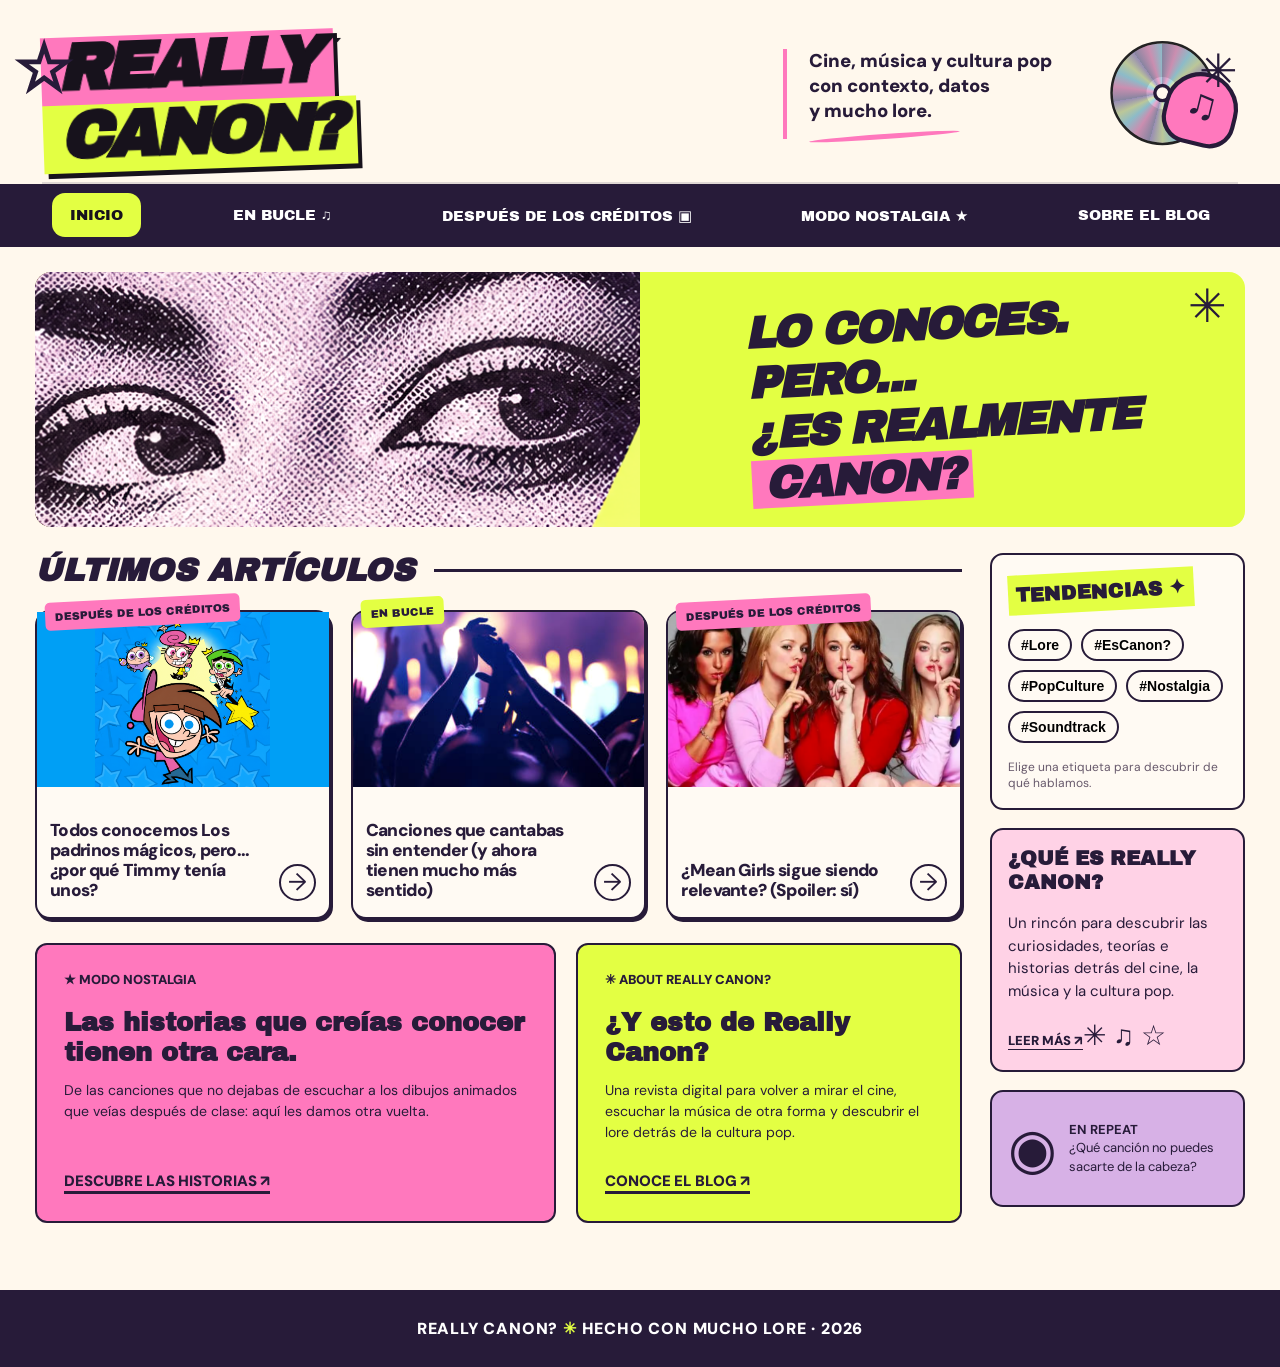
==== commit 88fdc7c2: "Add files via upload" ====
--- a/index.html
+++ b/index.html
@@ -1,4 +1,4 @@
-<!doctype html><html lang="es"><head><meta charset="UTF-8"><meta name="viewport" content="width=device-width,initial-scale=1"><meta name="theme-color" content="#fff8ed"><meta name="description" content="Really Canon? Cine, música, nostalgia y las historias detrás de la cultura pop."><title>REALLY CANON? · Cultura pop</title><link rel="stylesheet" href="styles.css?v=20261123-3"></head><body>
+<!doctype html><html lang="es"><head><meta charset="UTF-8"><meta name="viewport" content="width=device-width,initial-scale=1"><meta name="theme-color" content="#fff8ed"><meta name="description" content="Really Canon? Cine, música, nostalgia y las historias detrás de la cultura pop."><title>REALLY CANON? · Cultura pop</title><link rel="stylesheet" href="styles.css?v=20261123-compacto-1"></head><body>
 <header class="masthead" id="inicio"><div class="brand"><span class="brand-star" aria-hidden="true">☆</span><h1><span>REALLY</span><strong>CANON?</strong></h1></div><div class="intro-note">Cine, música y cultura pop<br>con contexto, datos<br>y mucho lore.<span class="underline"></span></div><div class="header-illustration" aria-hidden="true"><div class="record"></div><div class="phones">♫</div><span class="sparkle">✳</span></div></header>
 <nav class="topnav" aria-label="Menú principal"><a class="selected" href="#inicio">INICIO</a><a href="section.html?section=music">EN BUCLE ♫</a><a href="section.html?section=cinema">DESPUÉS DE LOS CRÉDITOS ▣</a><a href="section.html?section=nostalgia">MODO NOSTALGIA ★</a><a href="sobre-el-blog.html">SOBRE EL BLOG</a></nav>
 <main class="site"><section class="hero" aria-label="Presentación"><div class="hero-image"><img src="hero-eyes.png" alt="Mirada en estilo de revista retro"></div><div class="hero-message"><span class="hero-rays">✳</span><h2>LO CONOCES.<br>PERO...<br>¿ES REALMENTE<br><mark>CANON?</mark></h2></div></section>
@@ -6,8 +6,9 @@
 <article class="article" id="creditos" data-href="article.html?post=timmy"><div class="thumb"><img src="padrinos-nueva.png?v=2" alt="Ilustración de Los padrinos mágicos"><span class="category pink">DESPUÉS DE LOS CRÉDITOS</span></div><div class="article-body"><h3>Todos conocemos Los padrinos mágicos, pero... ¿por qué Timmy tenía unos?</h3><a class="read" href="article.html?post=timmy" aria-label="Leer artículo sobre Los padrinos mágicos">→</a></div></article>
 <article class="article" id="en-bucle" data-href="article.html?post=music"><div class="thumb"><img src="concierto-nueva.png" alt="Disco compacto con reflejos de colores"><span class="category lime">EN BUCLE</span></div><div class="article-body"><h3>Canciones que cantabas sin entender (y ahora tienen mucho más sentido)</h3><a class="read" href="article.html?post=music" aria-label="Leer artículo sobre canciones">→</a></div></article>
 <article class="article" id="nostalgia" data-href="article.html?post=mean"><div class="thumb"><img src="chicas-malas-nueva.png" alt="Imagen de estética cinematográfica rosa"><span class="category pink">DESPUÉS DE LOS CRÉDITOS</span></div><div class="article-body"><h3>¿Mean Girls sigue siendo relevante? (Spoiler: sí)</h3><a class="read" href="article.html?post=mean" aria-label="Leer artículo sobre Mean Girls">→</a></div></article></div>
+<div class="feature-row"><section class="feature" style="max-width:none;margin:0;min-width:0;"><span class="feature-kicker">★ MODO NOSTALGIA</span><h2>Las historias que creías conocer tienen otra cara.</h2><p>De las canciones que no dejabas de escuchar a los dibujos animados que veías después de clase: aquí les damos otra vuelta.</p><a href="section.html?section=all">DESCUBRE LAS HISTORIAS ↗</a></section><section class="feature feature-about" style="background:#e3ff43;max-width:none;margin:0;min-width:0;"><span class="feature-kicker">✳ ABOUT REALLY CANON?</span><h2>¿Y esto de Really Canon?</h2><p>Una revista digital para volver a mirar el cine, escuchar la música de otra forma y descubrir el lore detrás de la cultura pop.</p><a href="sobre-el-blog.html">CONOCE EL BLOG ↗</a></section></div>
 </section>
 <aside class="sidebar"><section class="sidecard"><h2>TENDENCIAS ✦</h2><div class="tags"><button data-filter="lore">#Lore</button><button data-filter="canon">#EsCanon?</button><button data-filter="pop">#PopCulture</button><button data-filter="nostalgia">#Nostalgia</button><button data-filter="music">#Soundtrack</button></div><p id="tag-message" aria-live="polite">Elige una etiqueta para descubrir de qué hablamos.</p></section><section class="sidecard about" id="sobre"><h2>¿QUÉ ES REALLY CANON?</h2><p>Un rincón para descubrir las curiosidades, teorías e historias detrás del cine, la música y la cultura pop.</p><a class="about-link" href="sobre-el-blog.html">LEER MÁS ↗</a><span class="scribble">✳ ♫ ☆</span></section><section class="sidecard mini"><span class="mini-disc">◉</span><p><b>EN REPEAT</b><br>¿Qué canción no puedes sacarte de la cabeza?</p></section></aside></div>
-<div class="feature-row" style="display:grid;grid-template-columns:minmax(0,1.45fr) minmax(0,1fr);gap:24px;width:100%;align-items:stretch;"><section class="feature" style="max-width:none;margin:0;min-width:0;"><span class="feature-kicker">★ MODO NOSTALGIA</span><h2>Las historias que creías conocer tienen otra cara.</h2><p>De las canciones que no dejabas de escuchar a los dibujos animados que veías después de clase: aquí les damos otra vuelta.</p><a href="section.html?section=all">DESCUBRE LAS HISTORIAS ↗</a></section><section class="feature feature-about" style="background:#e3ff43;max-width:none;margin:0;min-width:0;"><span class="feature-kicker">✳ ABOUT REALLY CANON?</span><h2>¿Y esto de Really Canon?</h2><p>Una revista digital para volver a mirar el cine, escuchar la música de otra forma y descubrir el lore detrás de la cultura pop.</p><a href="sobre-el-blog.html">CONOCE EL BLOG ↗</a></section></div></main>
+</main>
 <footer>REALLY CANON? <span>✳</span> HECHO CON MUCHO LORE · 2026</footer>
 <script src="script.js"></script></body></html>
--- a/styles.css
+++ b/styles.css
@@ -64,3 +64,13 @@
 .site > .feature-row > .feature{width:100%;max-width:none!important;margin:0!important;min-width:0;box-sizing:border-box;}
 .site > .feature-row > .feature-about{background:#e3ff43!important;}
 @media(max-width:760px){.site > .feature-row{grid-template-columns:minmax(0,1fr)!important;} .site > .feature-row > .feature{min-height:260px;}}
+
+/* Layout compacto: aprovechar el espacio bajo los artículos, junto a la barra lateral */
+.content > .feed {min-width:0;}
+.content .feed > .feature-row {display:grid!important;grid-template-columns:minmax(0,1.35fr) minmax(0,1fr)!important;gap:20px!important;width:100%;margin:24px 0 0;align-items:stretch;}
+.content .feed > .feature-row > .feature {width:100%;max-width:none!important;margin:0!important;min-width:0;min-height:280px;padding:clamp(20px,2.1vw,32px);box-sizing:border-box;}
+.content .feed > .feature-row > .feature h2 {font-size:clamp(20px,2vw,30px);margin:20px 0 12px;line-height:1.16;}
+.content .feed > .feature-row > .feature p {font-size:clamp(14px,1.1vw,17px);line-height:1.5;}
+.content .feed > .feature-row > .feature-about {background:#e3ff43!important;}
+@media(max-width:1050px){.content .feed > .feature-row {grid-template-columns:1fr 1fr!important;gap:14px!important;}.content .feed > .feature-row > .feature{padding:20px;}}
+@media(max-width:700px){.content .feed > .feature-row {grid-template-columns:1fr!important;}.content .feed > .feature-row > .feature{min-height:240px;}}
